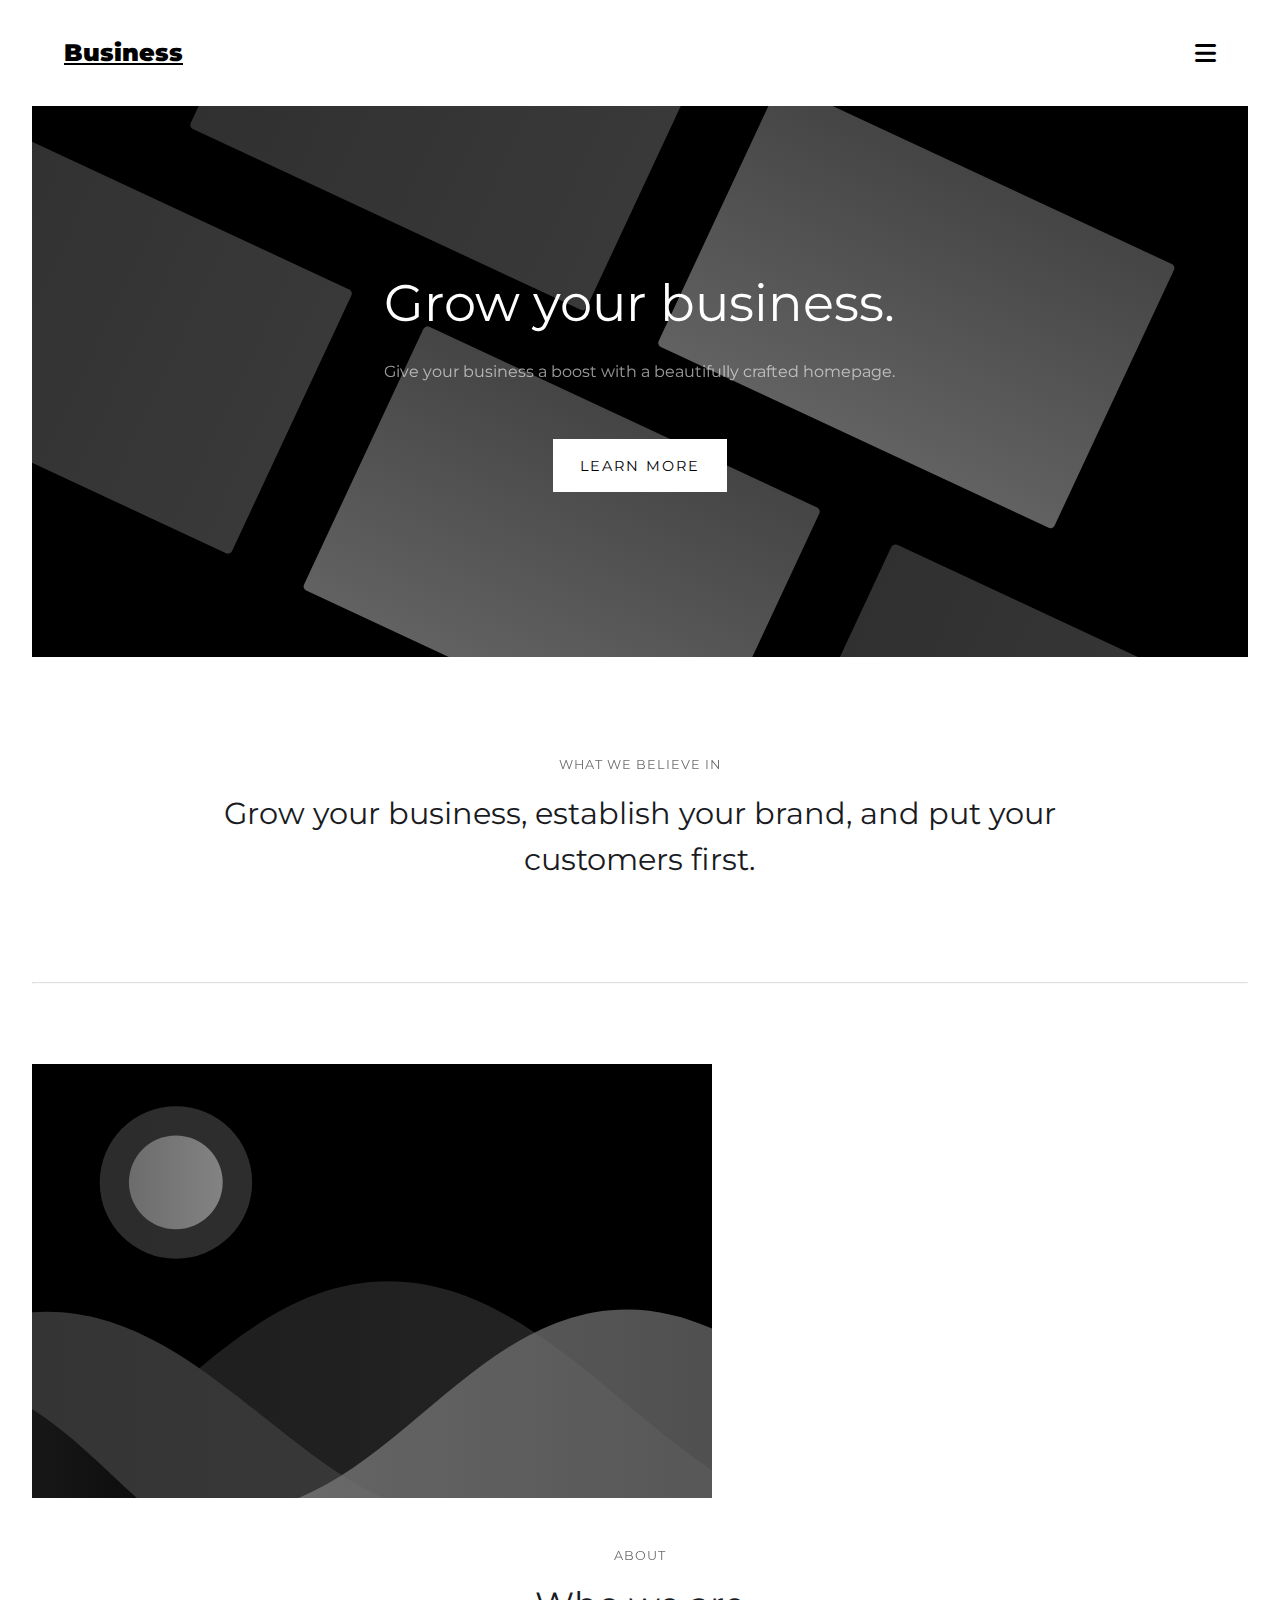
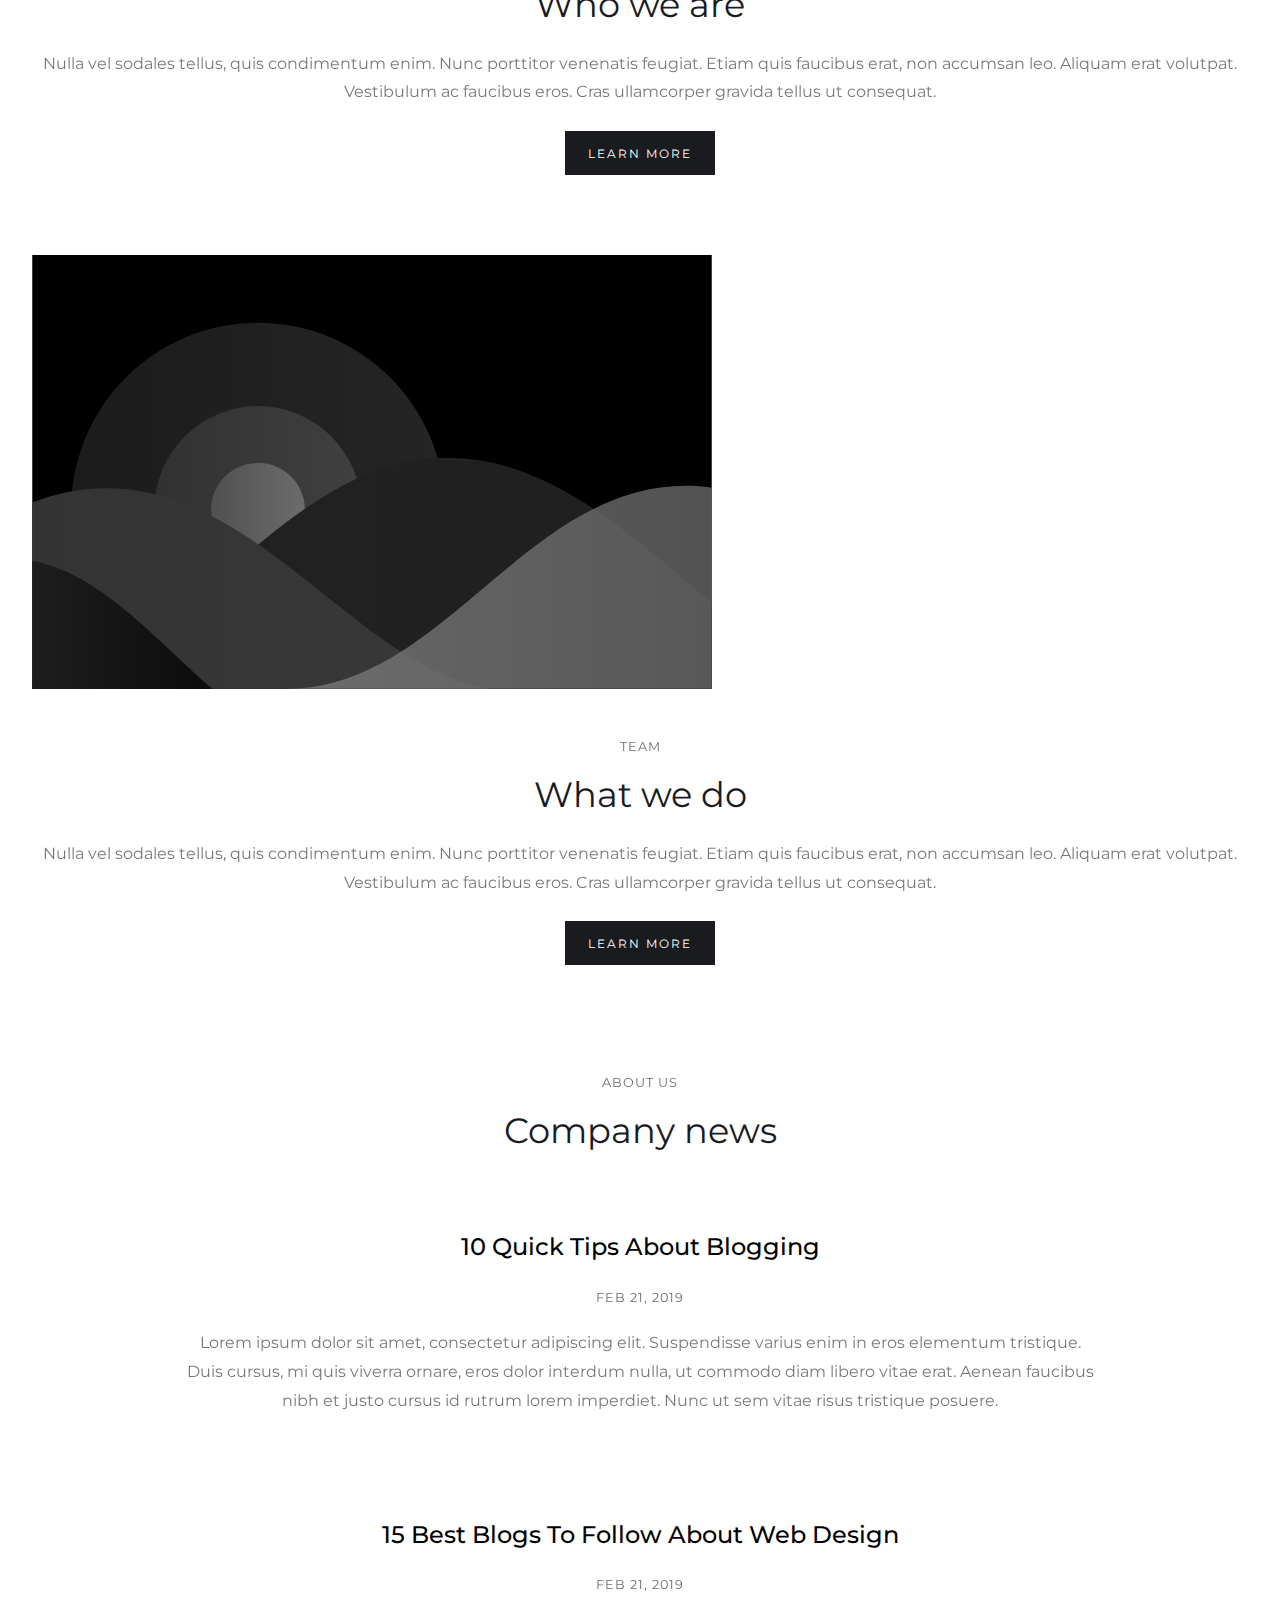
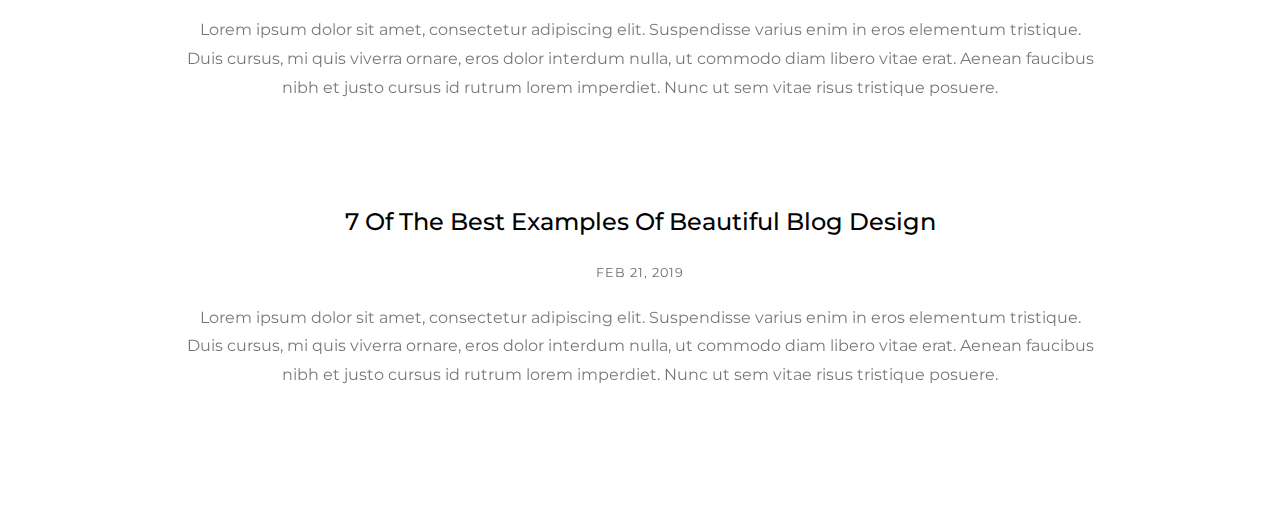
==== src/index.html @ d4cb5e01 "the beginning" ====
<!DOCTYPE html>
<html lang="en">
<head>
    <meta charset="UTF-8">
    <meta http-equiv="X-UA-Compatible" content="IE=edge">
    <meta name="viewport" content="width=device-width, initial-scale=1.0">
    <title>Business Landing Page</title>

    <link rel="stylesheet" href="../css/general.css">
    <link rel="stylesheet" href="../css/styles.css">
    <link rel="stylesheet" href="../css/media-query.css">
    <link rel="stylesheet" href="https://cdnjs.cloudflare.com/ajax/libs/font-awesome/6.1.1/css/all.min.css">
</head>
<body>
    <header>
        <nav>
            <div class="logo">Business</div>
            <!-- <div class="nav-links"></div> -->
            <i class="fa-solid fa-bars"></i>
        </nav>

        <div class="intro-header">
            <div class="intro-content">
                <h1>Grow your business.</h1>
                <p class="clr-light">Give your business a boost with a beautifully crafted homepage.</p>
                <a class="active-btn" href="#">Learn more</a>
            </div>
        </div>
    </header>

    <div class="section">
        <div class="container">
            <div class="ideology-content">
                <div class="label clr-light">What we believe in</div>
                <h2>Grow your business, establish your brand, and put your customers first.</h2>
            </div>
            <hr>

            <div class="sub-section">
                <div class="text-sub-section_wrap">
                    <div class="label clr-light">About</div>
                    <h2>Who we are</h2>
                    <p class="clr-light">
                        Nulla vel sodales tellus, quis condimentum enim. Nunc porttitor venenatis feugiat. Etiam quis faucibus erat, non accumsan leo. Aliquam erat volutpat. Vestibulum ac faucibus eros. Cras ullamcorper gravida tellus ut consequat.
                    </p>
                    <a class="active-btn" href="#">Learn more</a>
                </div>
                <img src="../images/placeholder-1.svg" alt="Placeholder #1">
            </div>

            <div class="sub-section">
                <div class="text-sub-section_wrap">
                    <div class="label clr-light">Team</div>
                    <h2>What we do</h2>
                    <p class="clr-light">
                        Nulla vel sodales tellus, quis condimentum enim. Nunc porttitor venenatis feugiat. Etiam quis faucibus erat, non accumsan leo. Aliquam erat volutpat. Vestibulum ac faucibus eros. Cras ullamcorper gravida tellus ut consequat.
                    </p>
                    <a class="active-btn" href="#">Learn more</a>
                </div>
                <img src="../images/placeholder-2.svg" alt="Placeholder #2">
            </div>
        </div>
    </div>

    <div class="section">
        <div class="container">
            <div class="label clr-light">About us</div>
            <h2>Company news</h2>

            <div class="sub-section">
                <div class="sub-section_col">
                    <h3>10 quick tips about blogging</h3>
                    <div class="label clr-light">Feb 21, 2019</div>
                    <p class="clr-light">
                        Lorem ipsum dolor sit amet, consectetur adipiscing elit. Suspendisse varius enim in eros elementum tristique. Duis cursus, mi quis viverra ornare, eros dolor interdum nulla, ut commodo diam libero vitae erat. Aenean faucibus nibh et justo cursus id rutrum lorem imperdiet. Nunc ut sem vitae risus tristique posuere.
                    </p>
                </div>
            </div>
            <div class="sub-section">
                <div class="sub-section_col">
                    <h3>15 best blogs to follow about Web Design</h3>
                    <div class="label clr-light">Feb 21, 2019</div>
                    <p class="clr-light">
                        Lorem ipsum dolor sit amet, consectetur adipiscing elit. Suspendisse varius enim in eros elementum tristique. Duis cursus, mi quis viverra ornare, eros dolor interdum nulla, ut commodo diam libero vitae erat. Aenean faucibus nibh et justo cursus id rutrum lorem imperdiet. Nunc ut sem vitae risus tristique posuere.
                    </p>
                </div>
            </div>
            <div class="sub-section">
                <div class="sub-section_col">
                    <h3>7 of the best examples of beautiful blog design</h3>
                    <div class="label clr-light">Feb 21, 2019</div>
                    <p class="clr-light">
                        Lorem ipsum dolor sit amet, consectetur adipiscing elit. Suspendisse varius enim in eros elementum tristique. Duis cursus, mi quis viverra ornare, eros dolor interdum nulla, ut commodo diam libero vitae erat. Aenean faucibus nibh et justo cursus id rutrum lorem imperdiet. Nunc ut sem vitae risus tristique posuere.
                    </p>
                </div>
            </div>
        </div>
    </div>
</body>
</html>
---- css/general.css ----
/* ***General & Common Styles*** */
/* Fonts: Montserrat ( 400, 500 ) */

@font-face {
    font-family: primaryFont;
    src: url(../fonts/Montserrat_wght.ttf)
}


* {
    margin: 0; padding: 0; box-sizing: border-box;
}
body {
    font-family: primaryFont, Arial, Helvetica, sans-serif;
}
a {
    text-decoration: none;
}
hr {
    opacity: 0.3;
}
---- css/styles.css ----
/* ***Styles main file*** *Mobile-first structure* */
:root {
    --clr-primary: #1a1b1f;
}
/* ----------------------- */


.clr-light {
    opacity: 0.6;
}
h2, p {
    color: var(--clr-primary);
}
h2 {
    font-size: 2.2rem;
    font-weight: 400;
}
h3 {
    text-transform: capitalize;
    font-size: 1.5rem;
    font-weight: 500;
    margin-bottom: 1.2em;
}
p {
    margin: 1.5em 0;
    font-size: 1rem;
    line-height: 1.8em;
}
.active-btn {
    text-transform: uppercase;
    padding: 1.2em 1.9em;
    font-size: 0.75rem;
    letter-spacing: 2px;
    display: inline-block;
    cursor: pointer;
    color: #fff;
    background-color: #1a1b1f;
}
.container {
    width: 95%;
    margin-inline: auto;
    text-align: center;
}
.label {
    text-transform: uppercase;
    margin-bottom: 1.5em;
    letter-spacing: 1px;
    font-size: 0.8em;
}
.section {
    margin-bottom: 110px;
}
.sub-section {
    /* margin: 50px auto 50px; */
    margin: 80px 0;
    display: flex;
    flex-wrap: wrap-reverse;
    justify-content: space-between;
}
.sub-section_col {
    width: 75%;
    margin-inline: auto;
}
.sub-section img {
    width: 100%;
    max-width: 680px;
    flex-basis: 70%;
}
.sub-section .text-sub-section_wrap {
    margin-top: 50px;
}


/* *** Header *** */
header nav {
    padding: 3% 5%;
    width: 100%;
    position: relative;
    display: flex;
    justify-content: space-between;
    align-items: center;
}
header nav .logo {
    font-size: 1.5rem;
    text-decoration: underline;
    font-weight: 900;
}
header nav .fa-solid {
    font-size: 1.5rem;
}
.intro-header {
    width: 95%;
    margin-inline: auto;
    padding: 165px 0;
    background-image: url(../images/bg-1.svg);
    background-size: cover;
    background-position: center;
}
.intro-content {
    width: 80%;
    margin-inline: auto;
    text-align: center;
}
.intro-content h1, .intro-content p {
    color: #fff;
}
.intro-content h1 {
    font-size: 3.2rem;
    font-weight: 400;
    margin-bottom: 0.4em;
}
.intro-content .active-btn {
    margin-top: 2em;
    font-size: 0.9rem;
    color: #000;
    background-color: #fff;
}
.ideology-content {
    width: 81%;
    margin: 100px auto 100px;
    text-align: center;
}
.ideology-content h2 {
    font-size: 1.9rem;
    line-height: 1.5em;
}
---- css/media-query.css ----
/* 
    *** Enter already the finished code here ***
*/
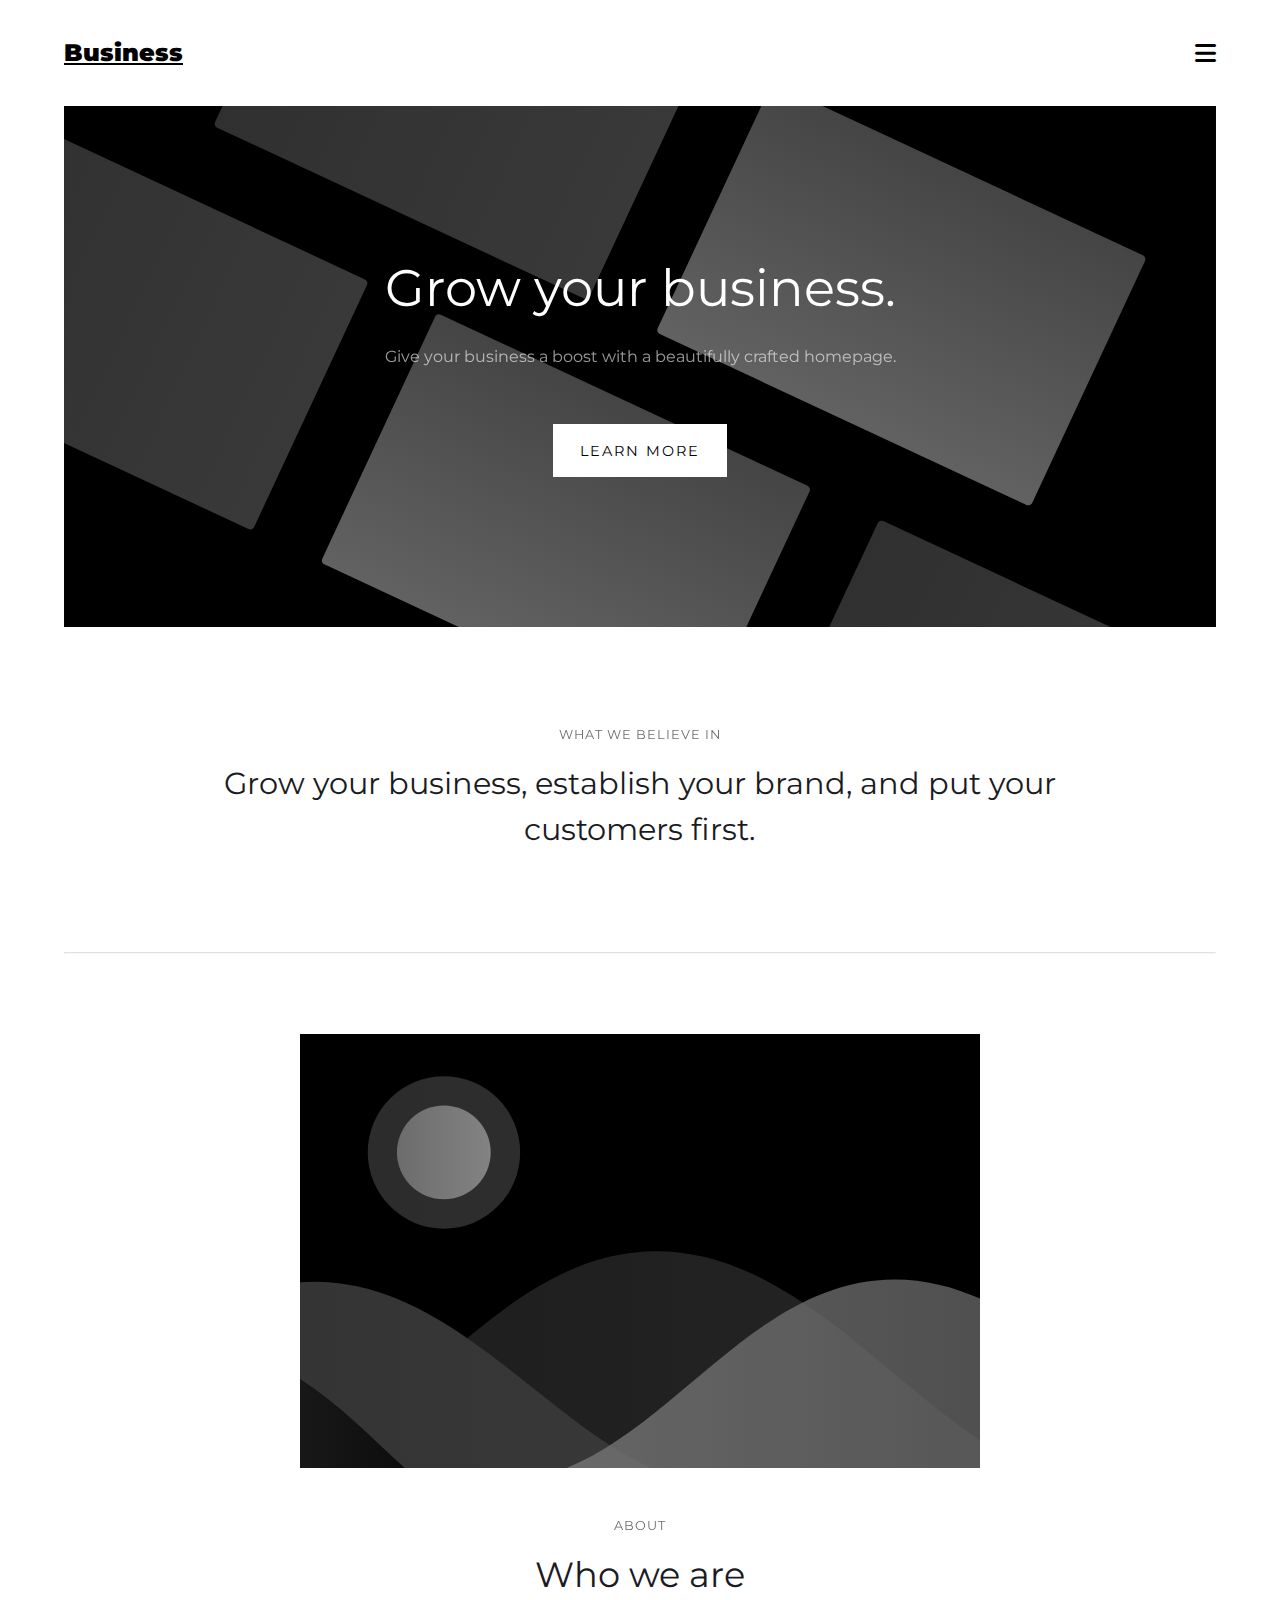
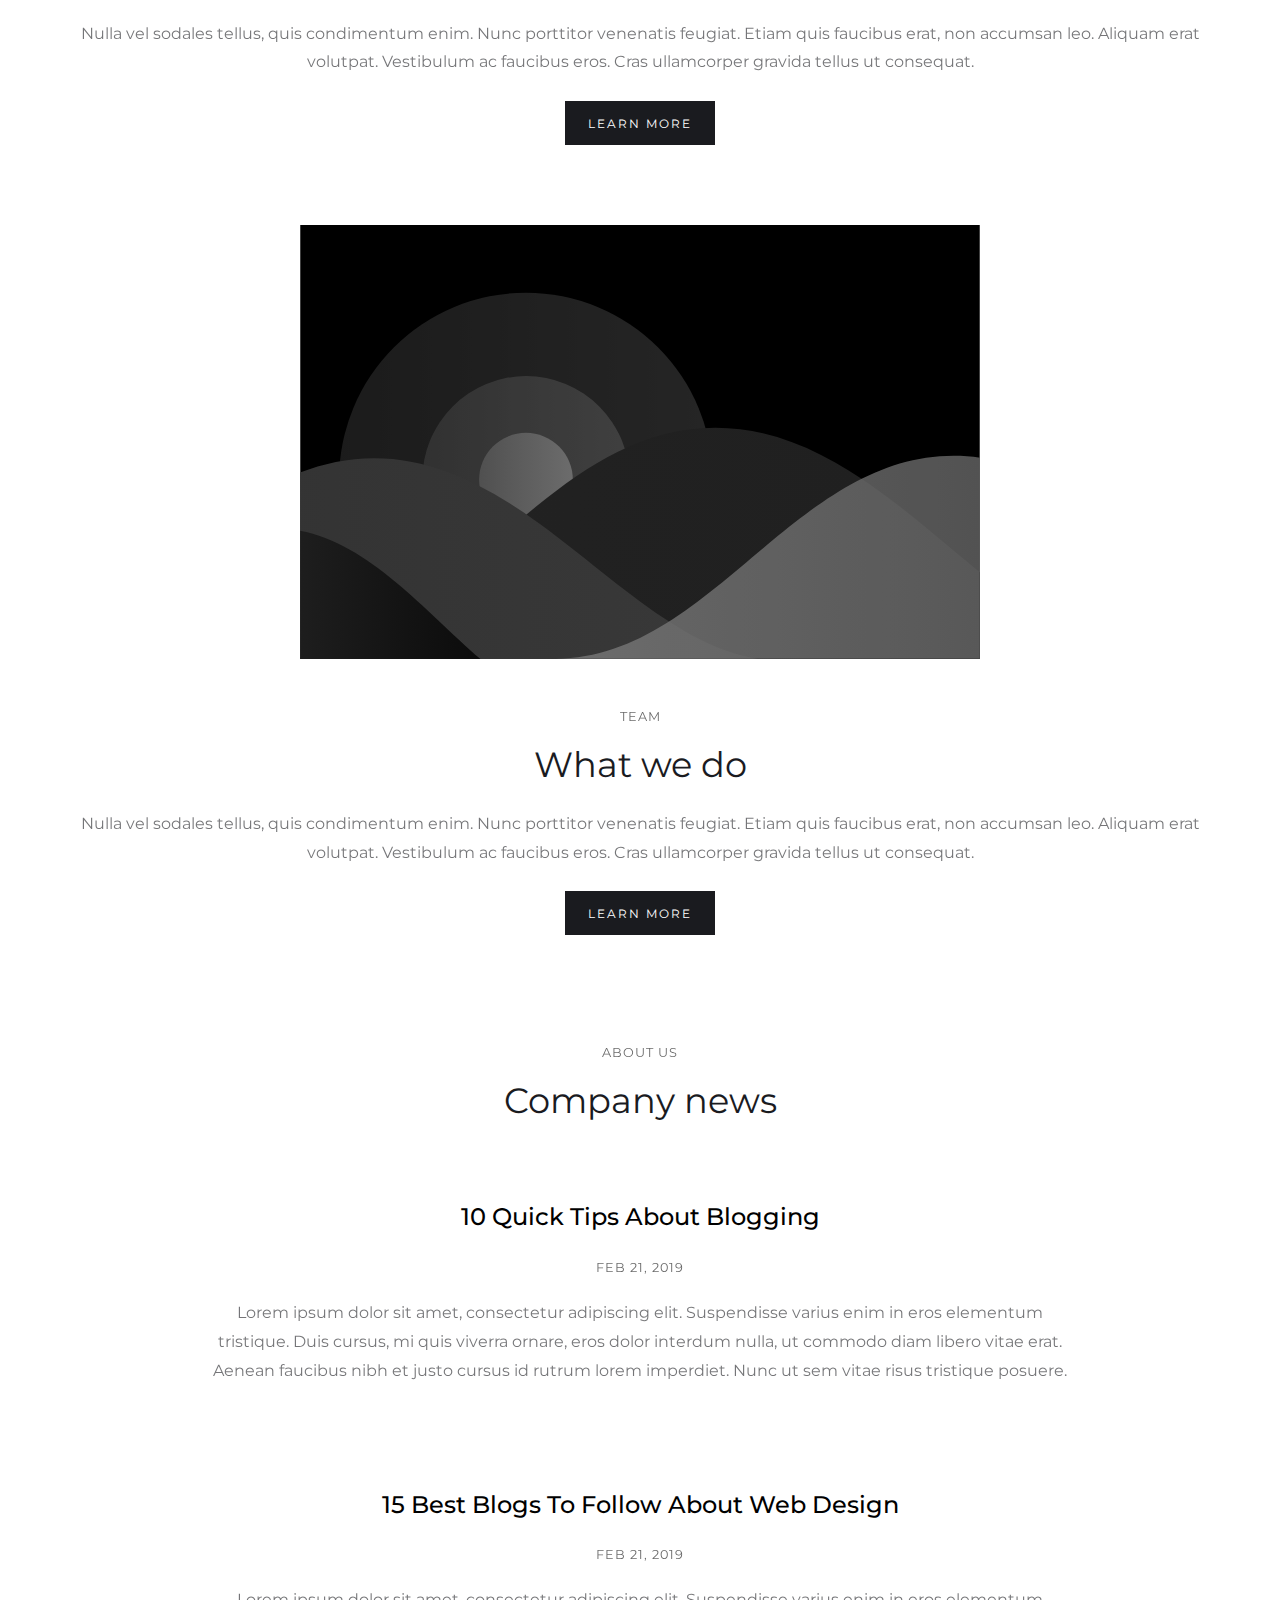
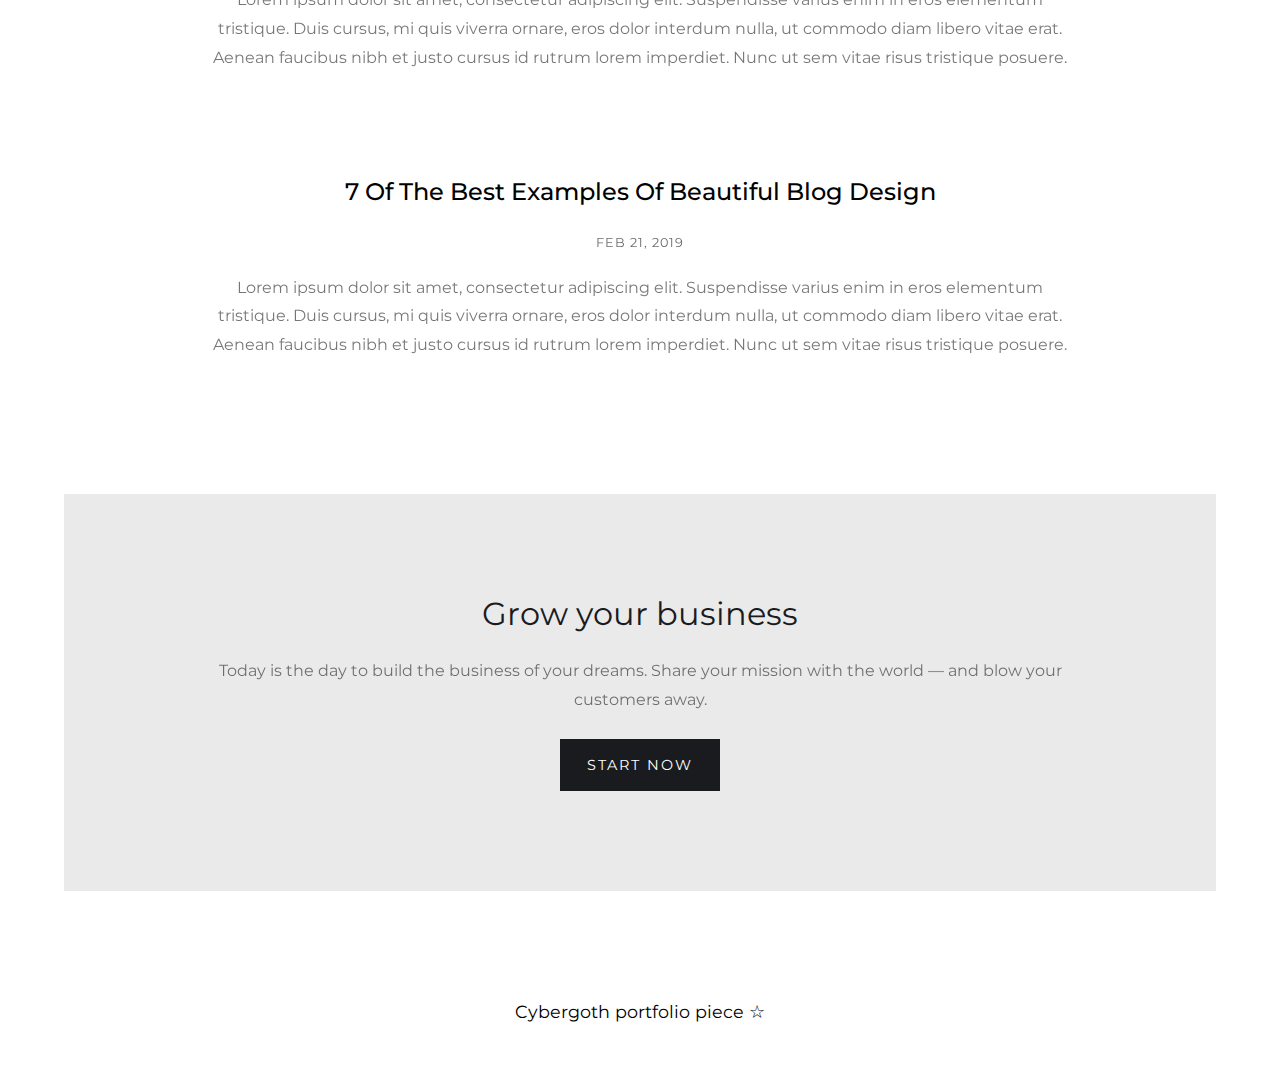
==== commit e4c31918: "home page mb-f & project structure finished" ====
--- a/src/index.html
+++ b/src/index.html
@@ -96,5 +96,15 @@
             </div>
         </div>
     </div>
+
+    <div class="section section-bottom">
+        <div class="bottom-content">
+            <h2>Grow your business</h2>
+            <p class="clr-light">Today is the day to build the business of your dreams. Share your mission with the world — and blow your customers away.</p>
+            <a class="active-btn" href="#">Start now</a>
+        </div>
+    </div>
+
+    <div class="footer_">Cybergoth portfolio piece &star;</div>
 </body>
 </html>--- a/css/styles.css
+++ b/css/styles.css
@@ -37,7 +37,7 @@
     background-color: #1a1b1f;
 }
 .container {
-    width: 95%;
+    width: 90%;
     margin-inline: auto;
     text-align: center;
 }
@@ -63,11 +63,36 @@
 }
 .sub-section img {
     width: 100%;
+    margin-inline: auto;
     max-width: 680px;
     flex-basis: 70%;
 }
 .sub-section .text-sub-section_wrap {
     margin-top: 50px;
+}
+.section-bottom {
+    width: 90%;
+    padding: 100px 0;
+    margin-inline: auto;
+    text-align: center;
+    background-color: rgb(235, 234, 234);
+}
+.bottom-content {
+    width: 80%;
+    margin-inline: auto;
+}
+.bottom-content h2 {
+    font-size: 2rem;
+}
+.bottom-content .active-btn {
+    font-size: 0.9rem;
+}
+.footer_ {
+    width: 90%;
+    margin-inline: auto;
+    text-align: center;
+    margin-bottom: 50px;
+    font-size: 1.1rem;
 }
 
 
@@ -89,9 +114,9 @@
     font-size: 1.5rem;
 }
 .intro-header {
-    width: 95%;
+    width: 90%;
     margin-inline: auto;
-    padding: 165px 0;
+    padding: 150px 0;
     background-image: url(../images/bg-1.svg);
     background-size: cover;
     background-position: center;
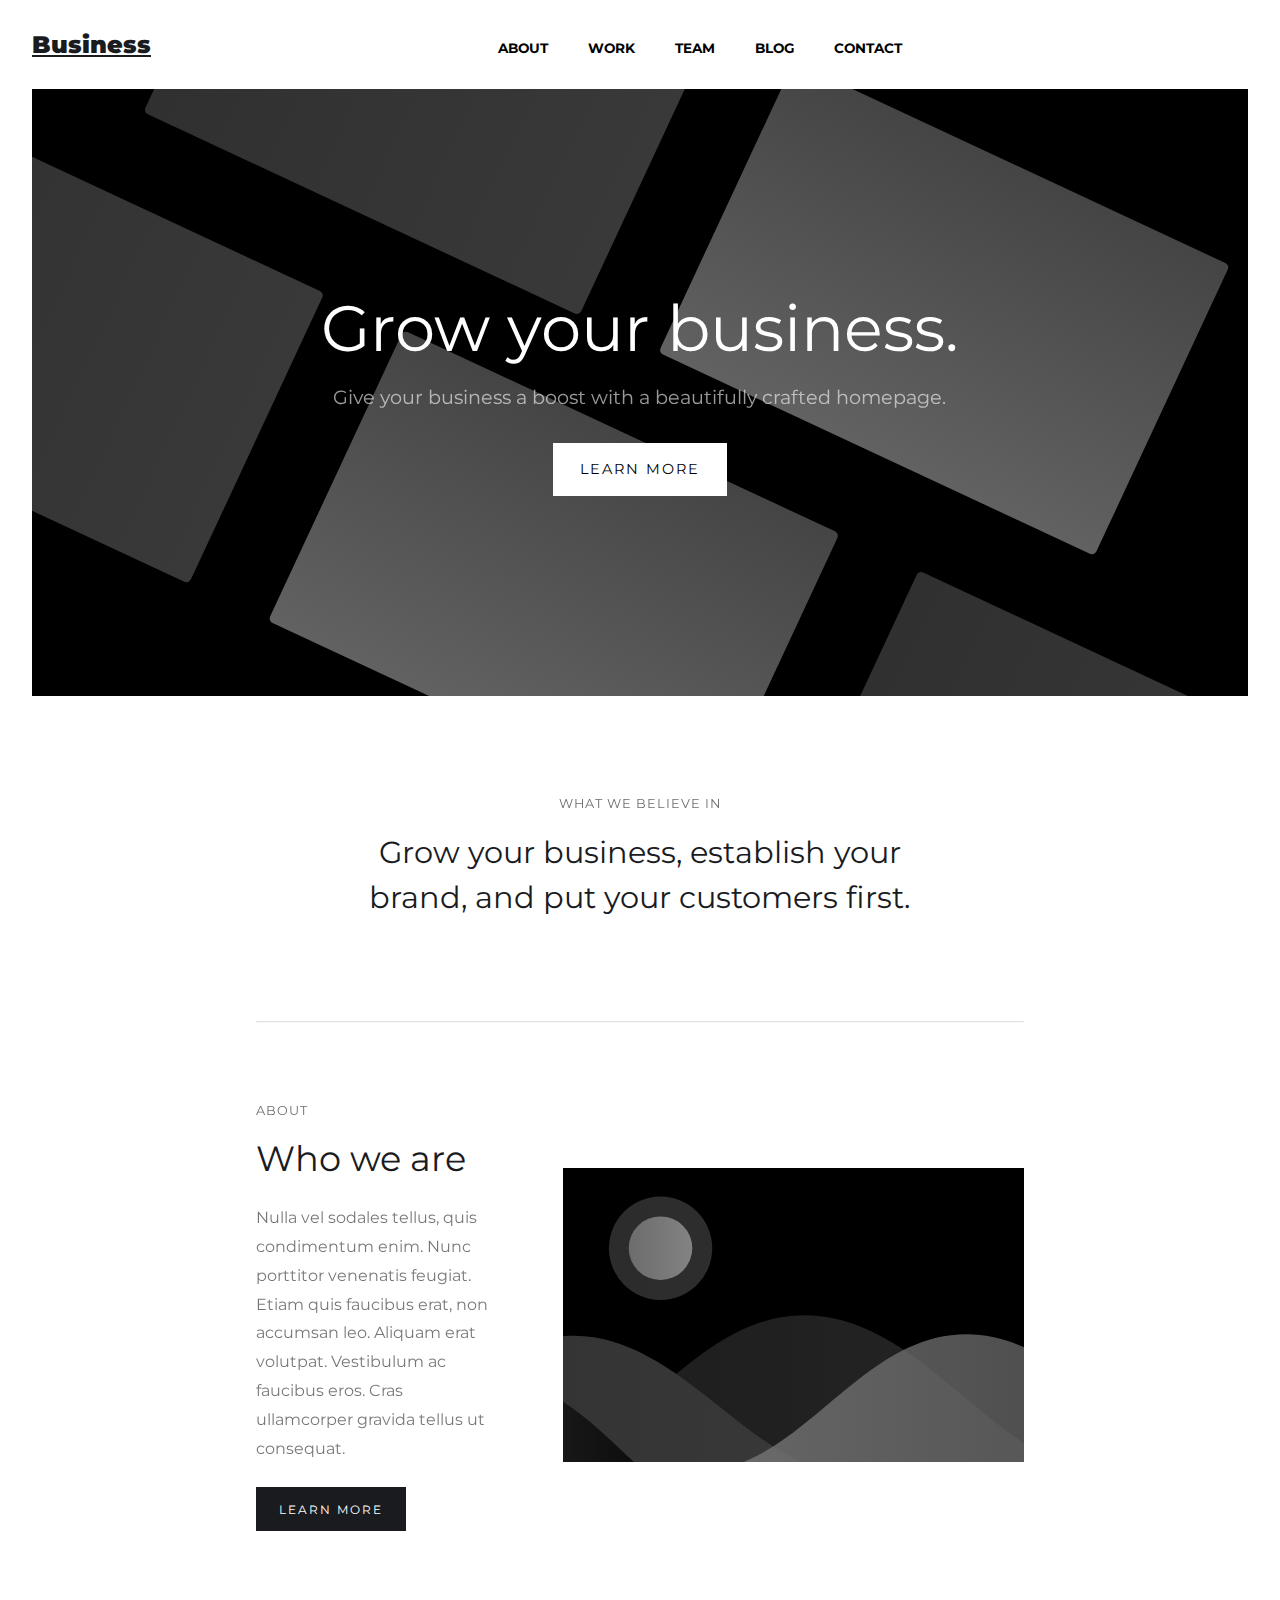
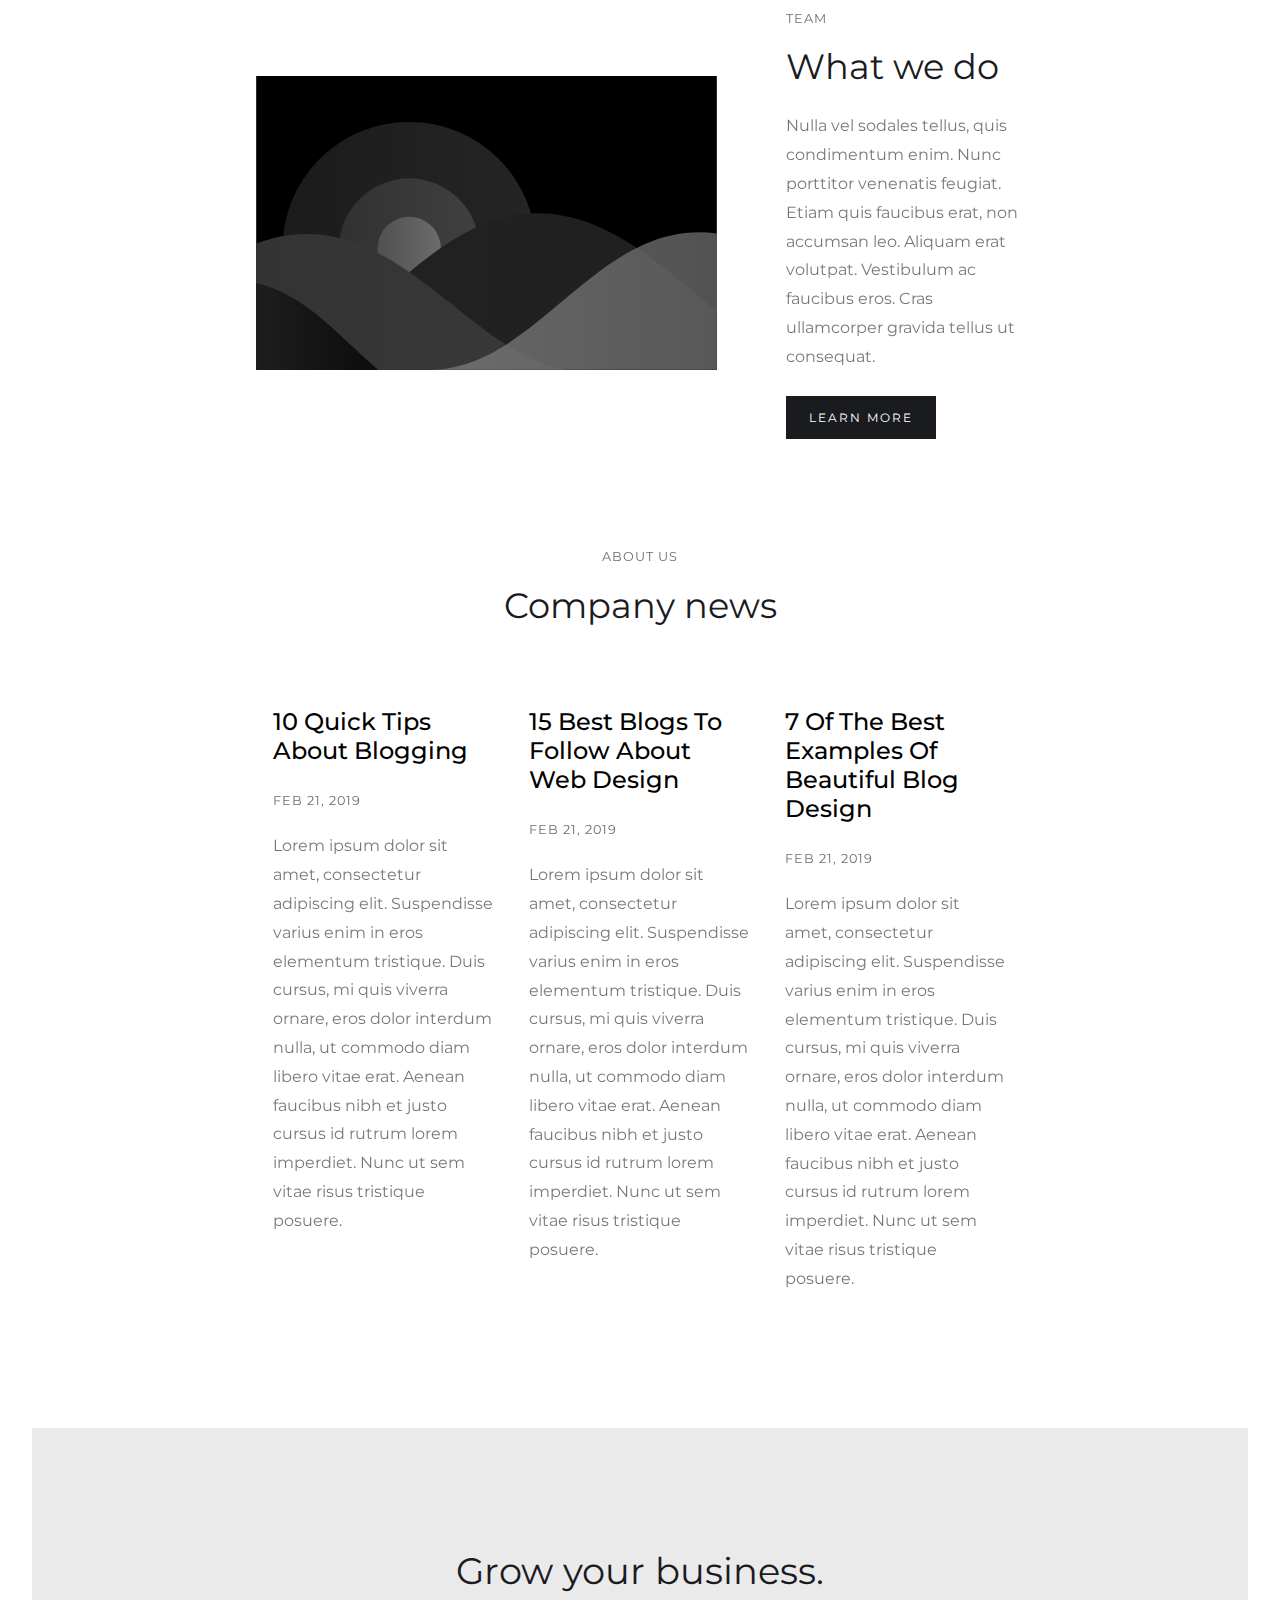
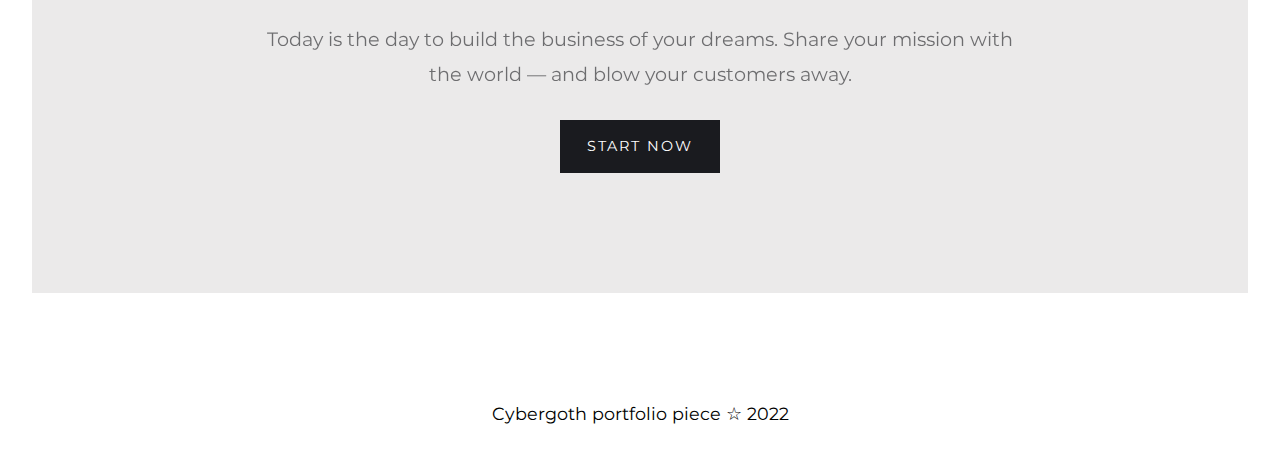
==== commit 4f794e0f: "responsive navbar + menuToggler.js" ====
--- a/src/index.html
+++ b/src/index.html
@@ -13,11 +13,21 @@
 </head>
 <body>
     <header>
-        <nav>
-            <div class="logo">Business</div>
-            <!-- <div class="nav-links"></div> -->
-            <i class="fa-solid fa-bars"></i>
-        </nav>
+        <div class="container c-wide">
+            <nav>
+                <div class="logo"><a href="">Business</a></div>
+                <div class="nav-links" id="navLinks">
+                    <ul>
+                        <li><a href="#">About</a></li>
+                        <li><a href="#">Work</a></li>
+                        <li><a href="#">Team</a></li>
+                        <li><a href="#">Blog</a></li>
+                        <li><a href="#">Contact</a></li>
+                    </ul>
+                </div>
+                <i class="fa-solid fa-bars" onclick="menuToggle()"></i>
+            </nav>
+        </div>
 
         <div class="intro-header">
             <div class="intro-content">
@@ -36,7 +46,7 @@
             </div>
             <hr>
 
-            <div class="sub-section">
+            <div class="sub-section wrap-reverse align-center">
                 <div class="text-sub-section_wrap">
                     <div class="label clr-light">About</div>
                     <h2>Who we are</h2>
@@ -45,10 +55,12 @@
                     </p>
                     <a class="active-btn" href="#">Learn more</a>
                 </div>
-                <img src="../images/placeholder-1.svg" alt="Placeholder #1">
+                <div class="img-sub-section_wrap">
+                    <img src="../images/placeholder-1.svg" alt="Placeholder #1">
+                </div>
             </div>
 
-            <div class="sub-section">
+            <div class="sub-section wrap-reverse align-center direction-reverse">
                 <div class="text-sub-section_wrap">
                     <div class="label clr-light">Team</div>
                     <h2>What we do</h2>
@@ -57,7 +69,9 @@
                     </p>
                     <a class="active-btn" href="#">Learn more</a>
                 </div>
-                <img src="../images/placeholder-2.svg" alt="Placeholder #2">
+                <div class="img-sub-section_wrap">
+                    <img src="../images/placeholder-2.svg" alt="Placeholder #2">
+                </div>
             </div>
         </div>
     </div>
@@ -75,8 +89,6 @@
                         Lorem ipsum dolor sit amet, consectetur adipiscing elit. Suspendisse varius enim in eros elementum tristique. Duis cursus, mi quis viverra ornare, eros dolor interdum nulla, ut commodo diam libero vitae erat. Aenean faucibus nibh et justo cursus id rutrum lorem imperdiet. Nunc ut sem vitae risus tristique posuere.
                     </p>
                 </div>
-            </div>
-            <div class="sub-section">
                 <div class="sub-section_col">
                     <h3>15 best blogs to follow about Web Design</h3>
                     <div class="label clr-light">Feb 21, 2019</div>
@@ -84,8 +96,6 @@
                         Lorem ipsum dolor sit amet, consectetur adipiscing elit. Suspendisse varius enim in eros elementum tristique. Duis cursus, mi quis viverra ornare, eros dolor interdum nulla, ut commodo diam libero vitae erat. Aenean faucibus nibh et justo cursus id rutrum lorem imperdiet. Nunc ut sem vitae risus tristique posuere.
                     </p>
                 </div>
-            </div>
-            <div class="sub-section">
                 <div class="sub-section_col">
                     <h3>7 of the best examples of beautiful blog design</h3>
                     <div class="label clr-light">Feb 21, 2019</div>
@@ -98,13 +108,17 @@
     </div>
 
     <div class="section section-bottom">
-        <div class="bottom-content">
-            <h2>Grow your business</h2>
-            <p class="clr-light">Today is the day to build the business of your dreams. Share your mission with the world — and blow your customers away.</p>
-            <a class="active-btn" href="#">Start now</a>
+        <div class="container c-wide">
+            <div class="bottom-content">
+                <h2>Grow your business.</h2>
+                <p class="clr-light">Today is the day to build the business of your dreams. Share your mission with the world — and blow your customers away.</p>
+                <a class="active-btn" href="#">Start now</a>
+            </div>
         </div>
     </div>
 
-    <div class="footer_">Cybergoth portfolio piece &star;</div>
+    <div class="footer_">Cybergoth portfolio piece &star; 2022</div>
+
+    <script src="../scripts/menuToggler.js"></script>
 </body>
 </html>--- a/css/general.css
+++ b/css/general.css
@@ -1,11 +1,14 @@
 /* ***General & Common Styles*** */
 /* Fonts: Montserrat ( 400, 500 ) */
+
+:root {
+    --clr-primary: #1a1b1f;
+}
 
 @font-face {
     font-family: primaryFont;
     src: url(../fonts/Montserrat_wght.ttf)
 }
-
 
 * {
     margin: 0; padding: 0; box-sizing: border-box;
@@ -15,6 +18,10 @@
 }
 a {
     text-decoration: none;
+    color: var(--clr-primary);
+}
+ul {
+    list-style-type: none;
 }
 hr {
     opacity: 0.3;
--- a/css/styles.css
+++ b/css/styles.css
@@ -54,26 +54,35 @@
     /* margin: 50px auto 50px; */
     margin: 80px 0;
     display: flex;
+    flex-wrap: wrap;
+    justify-content: space-between;
+}
+.align-center {
+    align-items: center;
+}
+.wrap-reverse {
     flex-wrap: wrap-reverse;
-    justify-content: space-between;
+}
+.direction-reverse {
+    flex-direction: row-reverse;
 }
 .sub-section_col {
     width: 75%;
     margin-inline: auto;
+    margin-bottom: 30px;
+}
+.sub-section_col:last-child {
+    margin-bottom: 0;
 }
 .sub-section img {
-    width: 100%;
+    max-width: 100%;
     margin-inline: auto;
-    max-width: 680px;
-    flex-basis: 70%;
 }
 .sub-section .text-sub-section_wrap {
     margin-top: 50px;
 }
-.section-bottom {
-    width: 90%;
+.section-bottom .container {
     padding: 100px 0;
-    margin-inline: auto;
     text-align: center;
     background-color: rgb(235, 234, 234);
 }
@@ -97,21 +106,43 @@
 
 
 /* *** Header *** */
+header {
+    position: relative;
+}
 header nav {
-    padding: 3% 5%;
+    padding: 20px 0;
     width: 100%;
     position: relative;
+    font-size: 1.5rem;
+    color: var(--clr-primary);
     display: flex;
     justify-content: space-between;
     align-items: center;
 }
-header nav .logo {
-    font-size: 1.5rem;
+header nav .logo a {
     text-decoration: underline;
     font-weight: 900;
 }
-header nav .fa-solid {
-    font-size: 1.5rem;
+.nav-links {
+    position: absolute; top: 70px; left: 50%;
+    transform: translate(-50%, -350px);
+    opacity: 0;
+    width: 100%;
+    background-color: var(--clr-primary);
+    z-index: 100;
+    transition: transform 0.5s, opacity 0.4s;
+}
+.nav-links ul {
+    padding: 15px 0;
+}
+.nav-links ul li {
+    padding: 12px 0;
+}
+.nav-links ul li a {
+    text-transform: uppercase;
+    font-size: 0.85rem;
+    font-weight: 700;
+    color: #dedede;
 }
 .intro-header {
     width: 90%;
--- a/css/media-query.css
+++ b/css/media-query.css
@@ -1,3 +1,76 @@
 /* 
     *** Enter already the finished code here ***
-*/+*/
+
+@media (min-width: 991px) {
+    header nav {
+        padding: 30px 0;
+    }
+    nav .fa-solid {
+        display: none;
+    }
+    .nav-links {
+        position: static; top: 0; left: 0;
+        transform: none;
+        opacity: 1;
+        background-color: transparent;
+        transition: none;
+    }
+    .nav-links ul {
+        padding: 0;
+        display: flex;
+        justify-content: center;
+    }
+    .nav-links ul li {
+        padding: 0;
+        margin: 0 20px;
+    }
+    .nav-links ul li a {
+        color: #000;
+    }
+    .intro-header {
+        width: 95%;
+        padding: 200px 0;
+    }
+    .container {
+        width: 60%;
+    }
+    .c-wide {
+        width: 95%;
+    }
+    .sub-section {
+        flex-wrap: nowrap;
+    }
+    .sub-section .text-sub-section_wrap {
+        flex-basis: 31%;
+        margin-top: 0;
+        text-align: left;
+    }
+    .sub-section .img-sub-section_wrap {
+        flex-basis: 60%;
+    }
+    .sub-section_col {
+        flex-basis: 29%;
+        text-align: left;
+    }
+    .intro-content h1 {
+        font-size: 4rem;
+        margin-bottom: 0.2em;
+    }
+    .intro-content p {
+        font-size: 1.2rem;
+        margin: 0;
+    }
+    .section-bottom .container {
+        padding: 120px 0;
+    }
+    .bottom-content {
+        max-width: 750px;
+    }
+    .bottom-content h2 {
+        font-size: 2.3rem;
+    }
+    .bottom-content p {
+        font-size: 1.2rem;
+    }
+}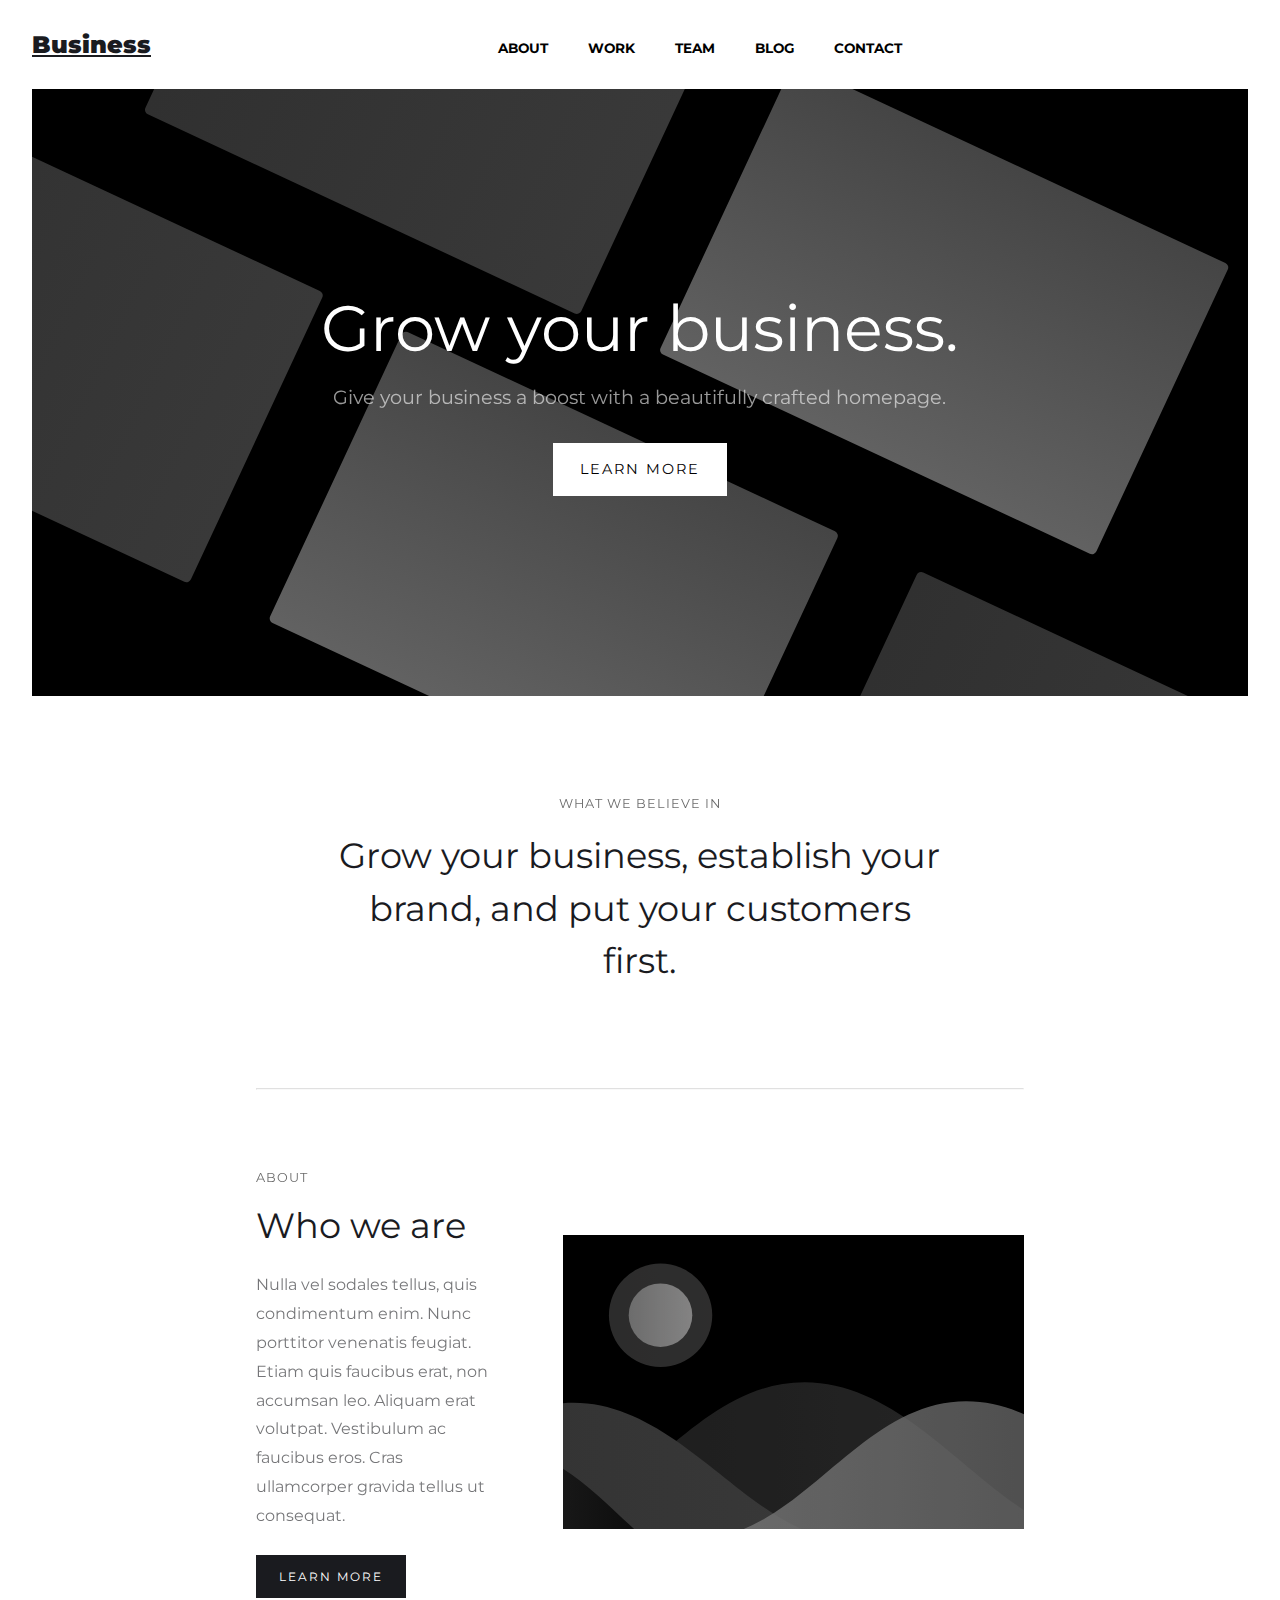
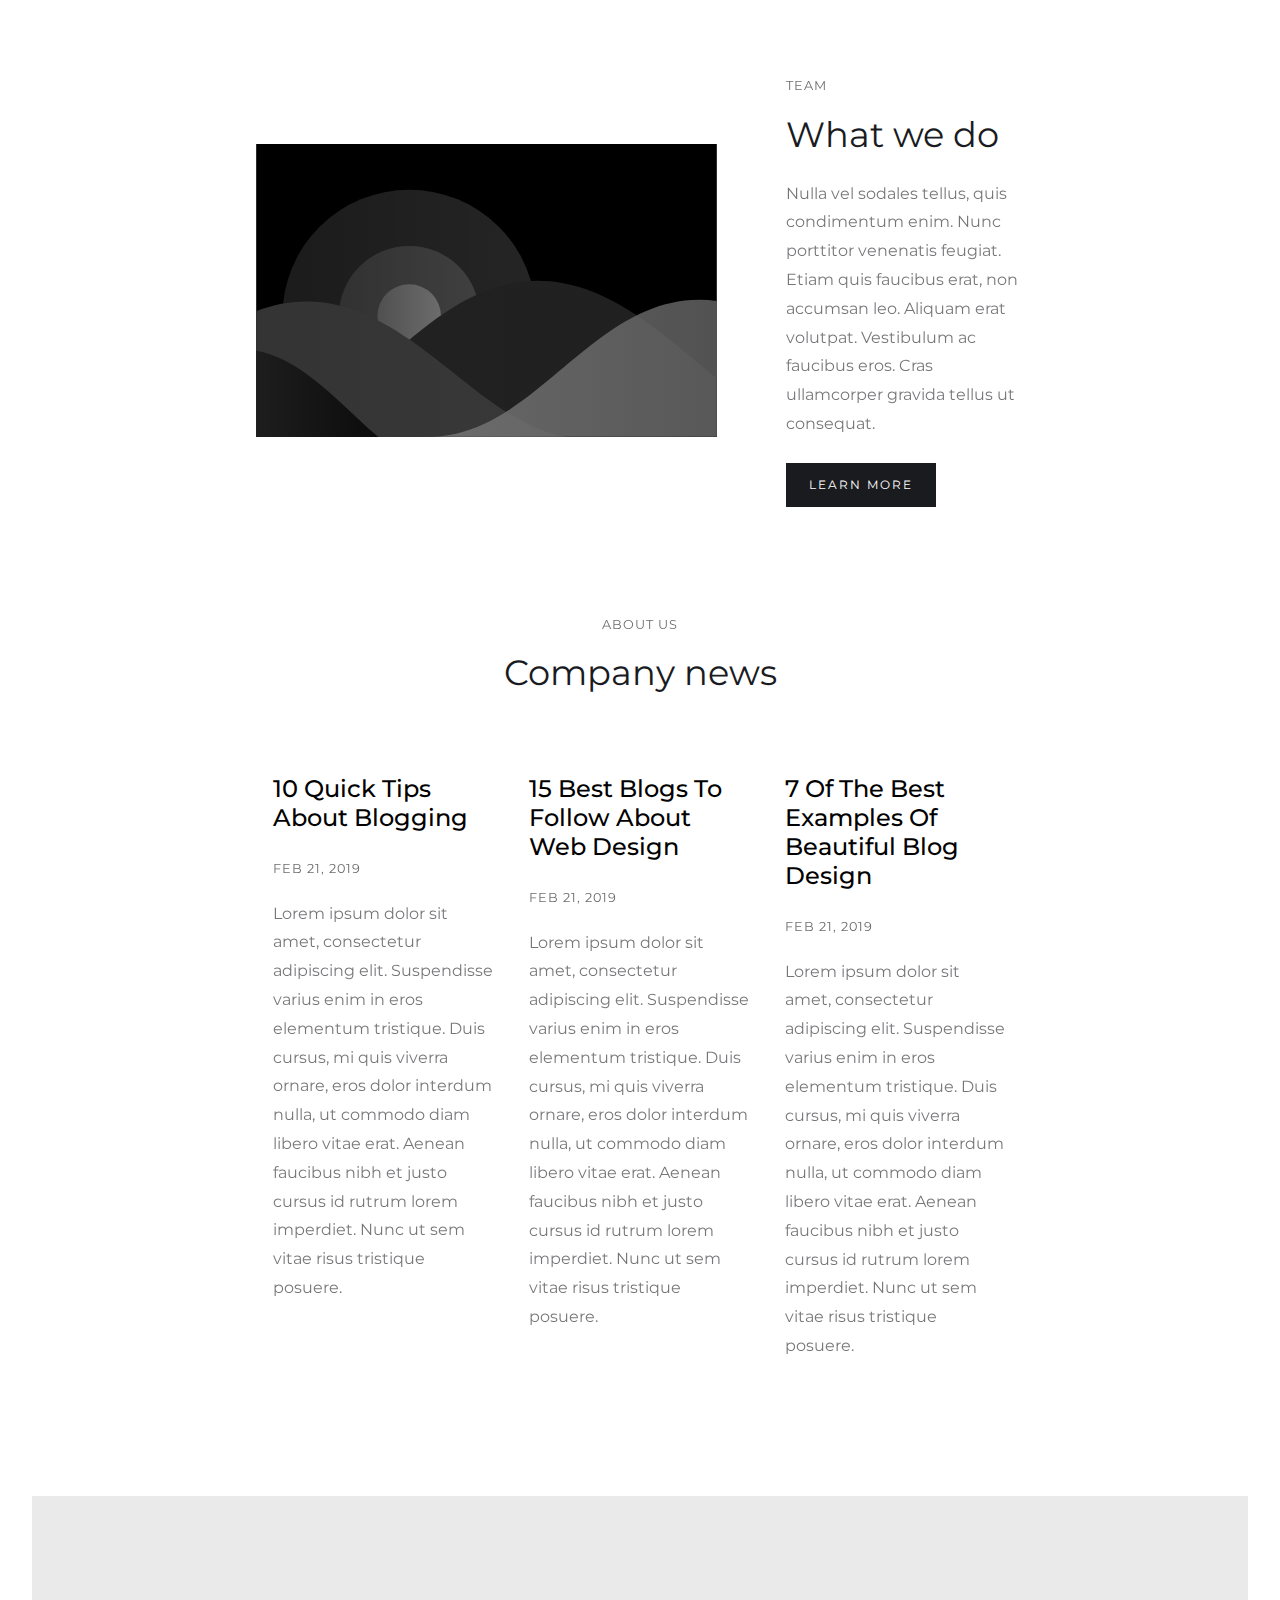
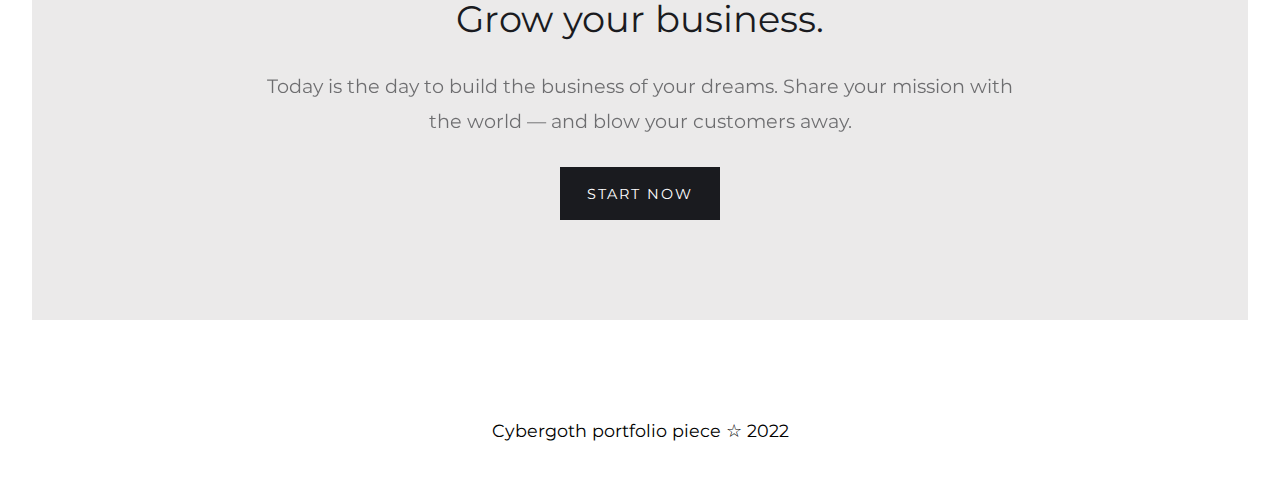
==== commit 0367d016: "about & work pages added, html structure updated" ====
--- a/src/index.html
+++ b/src/index.html
@@ -15,11 +15,11 @@
     <header>
         <div class="container c-wide">
             <nav>
-                <div class="logo"><a href="">Business</a></div>
+                <div class="logo"><a href="index.html">Business</a></div>
                 <div class="nav-links" id="navLinks">
                     <ul>
-                        <li><a href="#">About</a></li>
-                        <li><a href="#">Work</a></li>
+                        <li><a href="about.html">About</a></li>
+                        <li><a href="work.html">Work</a></li>
                         <li><a href="#">Team</a></li>
                         <li><a href="#">Blog</a></li>
                         <li><a href="#">Contact</a></li>
@@ -29,18 +29,20 @@
             </nav>
         </div>
 
-        <div class="intro-header">
-            <div class="intro-content">
-                <h1>Grow your business.</h1>
-                <p class="clr-light">Give your business a boost with a beautifully crafted homepage.</p>
-                <a class="active-btn" href="#">Learn more</a>
+        <div class="banner banner-intro">
+            <div class="container c-wide">
+                <div class="banner-content">
+                    <h1>Grow your business.</h1>
+                    <p class="clr-light">Give your business a boost with a beautifully crafted homepage.</p>
+                    <a class="active-btn" href="#">Learn more</a>
+                </div>
             </div>
         </div>
     </header>
 
     <div class="section">
         <div class="container">
-            <div class="ideology-content">
+            <div class="intro-headline">
                 <div class="label clr-light">What we believe in</div>
                 <h2>Grow your business, establish your brand, and put your customers first.</h2>
             </div>
@@ -83,7 +85,7 @@
 
             <div class="sub-section">
                 <div class="sub-section_col">
-                    <h3>10 quick tips about blogging</h3>
+                    <h3 >10 quick tips about blogging</h3>
                     <div class="label clr-light">Feb 21, 2019</div>
                     <p class="clr-light">
                         Lorem ipsum dolor sit amet, consectetur adipiscing elit. Suspendisse varius enim in eros elementum tristique. Duis cursus, mi quis viverra ornare, eros dolor interdum nulla, ut commodo diam libero vitae erat. Aenean faucibus nibh et justo cursus id rutrum lorem imperdiet. Nunc ut sem vitae risus tristique posuere.
@@ -107,7 +109,7 @@
         </div>
     </div>
 
-    <div class="section section-bottom">
+    <div class="banner banner-bottom">
         <div class="container c-wide">
             <div class="bottom-content">
                 <h2>Grow your business.</h2>
--- a/css/general.css
+++ b/css/general.css
@@ -25,4 +25,5 @@
 }
 hr {
     opacity: 0.3;
+    margin: 70px 0;
 }--- a/css/styles.css
+++ b/css/styles.css
@@ -41,6 +41,9 @@
     margin-inline: auto;
     text-align: center;
 }
+.banner {
+    margin-bottom: 100px;
+}
 .label {
     text-transform: uppercase;
     margin-bottom: 1.5em;
@@ -81,7 +84,7 @@
 .sub-section .text-sub-section_wrap {
     margin-top: 50px;
 }
-.section-bottom .container {
+.banner-bottom .container {
     padding: 100px 0;
     text-align: center;
     background-color: rgb(235, 234, 234);
@@ -144,39 +147,77 @@
     font-weight: 700;
     color: #dedede;
 }
-.intro-header {
-    width: 90%;
-    margin-inline: auto;
+.banner-intro .container {
     padding: 150px 0;
     background-image: url(../images/bg-1.svg);
     background-size: cover;
     background-position: center;
 }
-.intro-content {
+.banner-page .container {
+    padding: 180px 0;
+    background: linear-gradient(to top left, rgb(28, 25, 25), rgb(0, 0, 0));
+}
+.banner-content {
     width: 80%;
     margin-inline: auto;
     text-align: center;
 }
-.intro-content h1, .intro-content p {
+.banner-content h1, .banner-content p {
     color: #fff;
 }
-.intro-content h1 {
+.banner-content h1 {
     font-size: 3.2rem;
     font-weight: 400;
     margin-bottom: 0.4em;
 }
-.intro-content .active-btn {
+.banner-content .active-btn {
     margin-top: 2em;
     font-size: 0.9rem;
     color: #000;
     background-color: #fff;
 }
-.ideology-content {
+.intro-headline {
     width: 81%;
     margin: 100px auto 100px;
     text-align: center;
 }
-.ideology-content h2 {
-    font-size: 1.9rem;
+.intro-headline h2 {
     line-height: 1.5em;
+}
+
+
+/* ****ABOUT.HTML**** */
+
+.about-content {
+    width: 80%;
+    margin-inline: auto;
+}
+.section-services .sub-section .sub-section_col {
+    flex-basis: 40%;
+}
+.service-content img {
+    margin-bottom: 30px;
+    width: 50px;
+    height: 50px;
+}
+.service-content h3 {
+    font-size: 1.3rem;
+}
+
+
+/* ****WORK.HTML**** */
+
+.product-line-content {
+    margin-bottom: 100px;
+}
+.product-line-content img {
+    width: 100%;
+}
+.product-line-content h3 {
+    margin-top: 2em;
+    margin-bottom: 0.5em;
+    font-size: 1.3rem;
+}
+.product-line-content p {
+    margin: 0;
 }--- a/css/media-query.css
+++ b/css/media-query.css
@@ -1,8 +1,10 @@
-/* 
-    *** Enter already the finished code here ***
-*/
+@media (max-width: 767px) {
+    .section-services .sub-section .sub-section_col {
+        flex-basis: 80%;
+    }
+}
 
-@media (min-width: 991px) {
+@media (min-width: 992px) {
     header nav {
         padding: 30px 0;
     }
@@ -28,8 +30,7 @@
     .nav-links ul li a {
         color: #000;
     }
-    .intro-header {
-        width: 95%;
+    .banner-intro .container {
         padding: 200px 0;
     }
     .container {
@@ -53,11 +54,11 @@
         flex-basis: 29%;
         text-align: left;
     }
-    .intro-content h1 {
+    .banner-content h1 {
         font-size: 4rem;
         margin-bottom: 0.2em;
     }
-    .intro-content p {
+    .banner-content p {
         font-size: 1.2rem;
         margin: 0;
     }
@@ -73,4 +74,19 @@
     .bottom-content p {
         font-size: 1.2rem;
     }
+
+    /* ****ABOUT.HTML**** */
+
+    .section-services .sub-section {
+        flex-wrap: wrap;
+    }
+    .section-services .sub-section .sub-section_col {
+        flex-basis: 30%;
+    }
+    .service-content {
+        max-width: 30ch;
+        margin-inline: auto;
+    }
+
+    /* ****WORK.HTML**** */
 }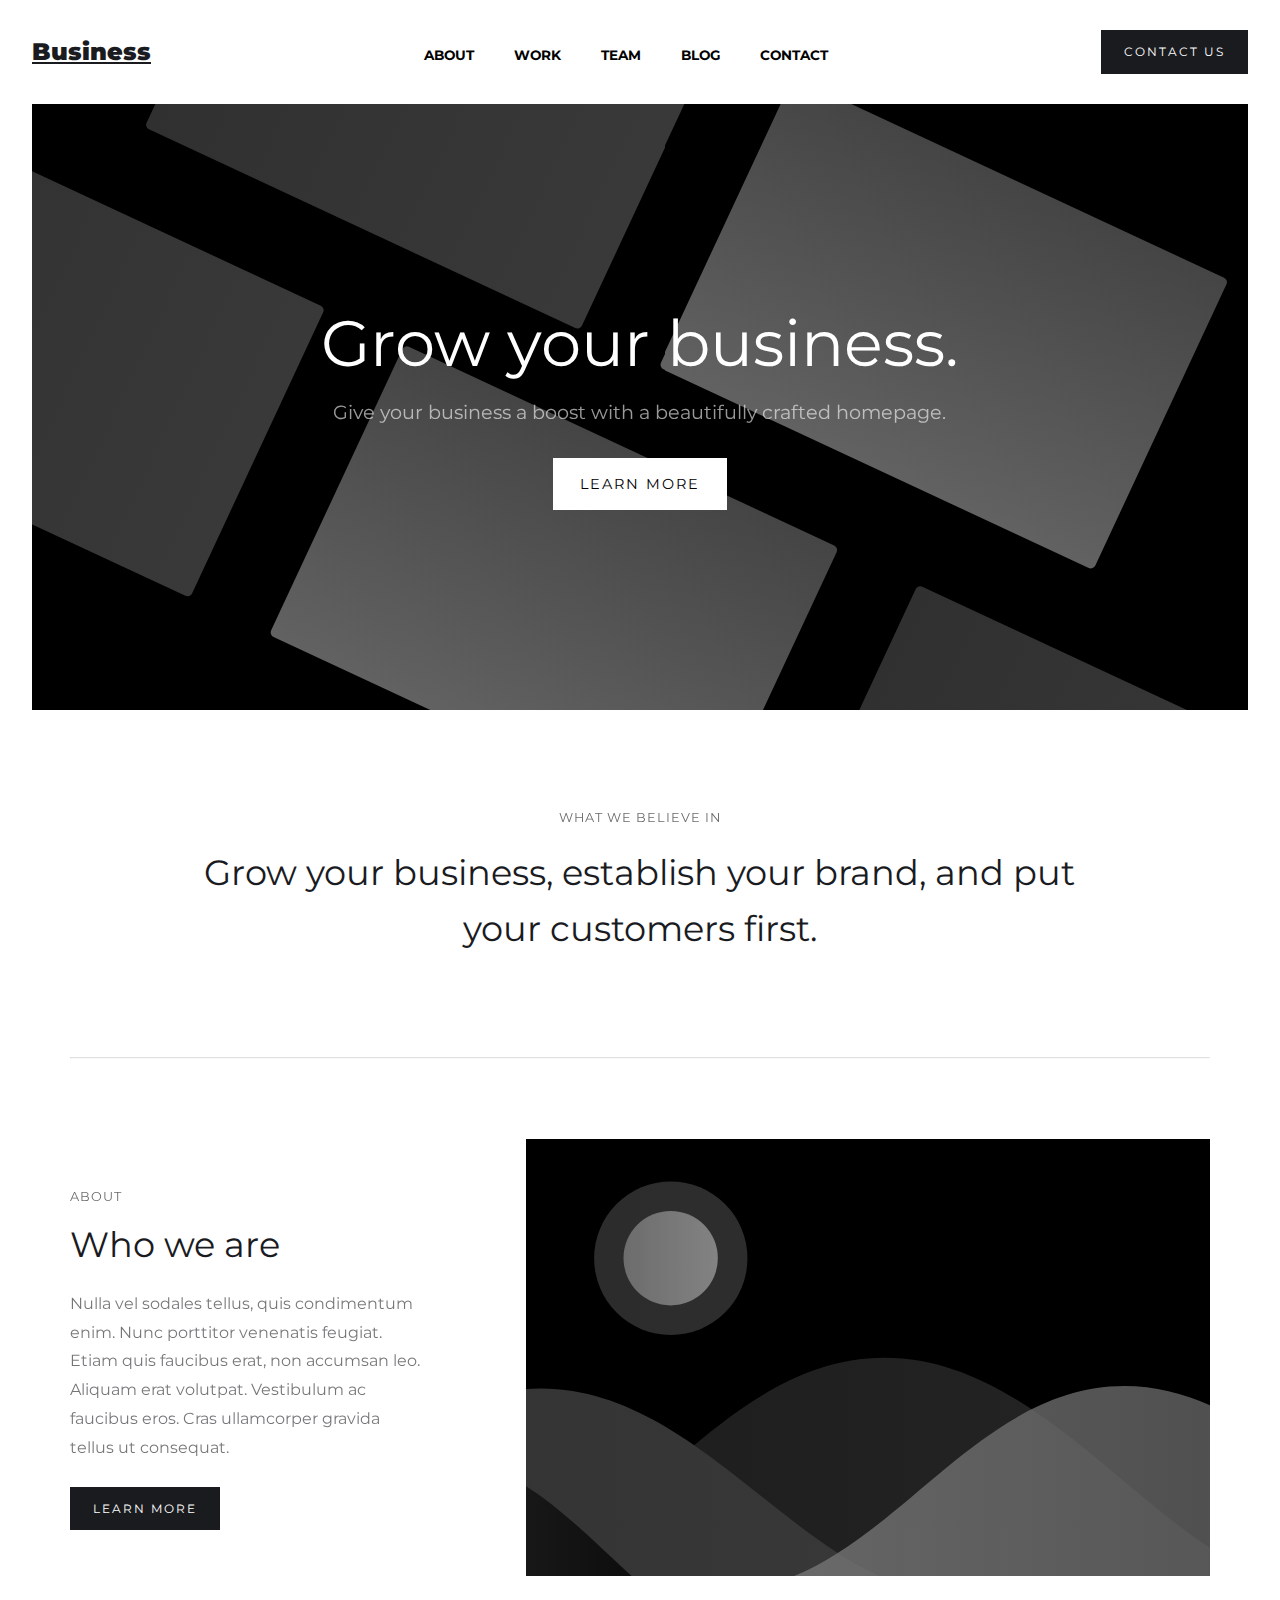
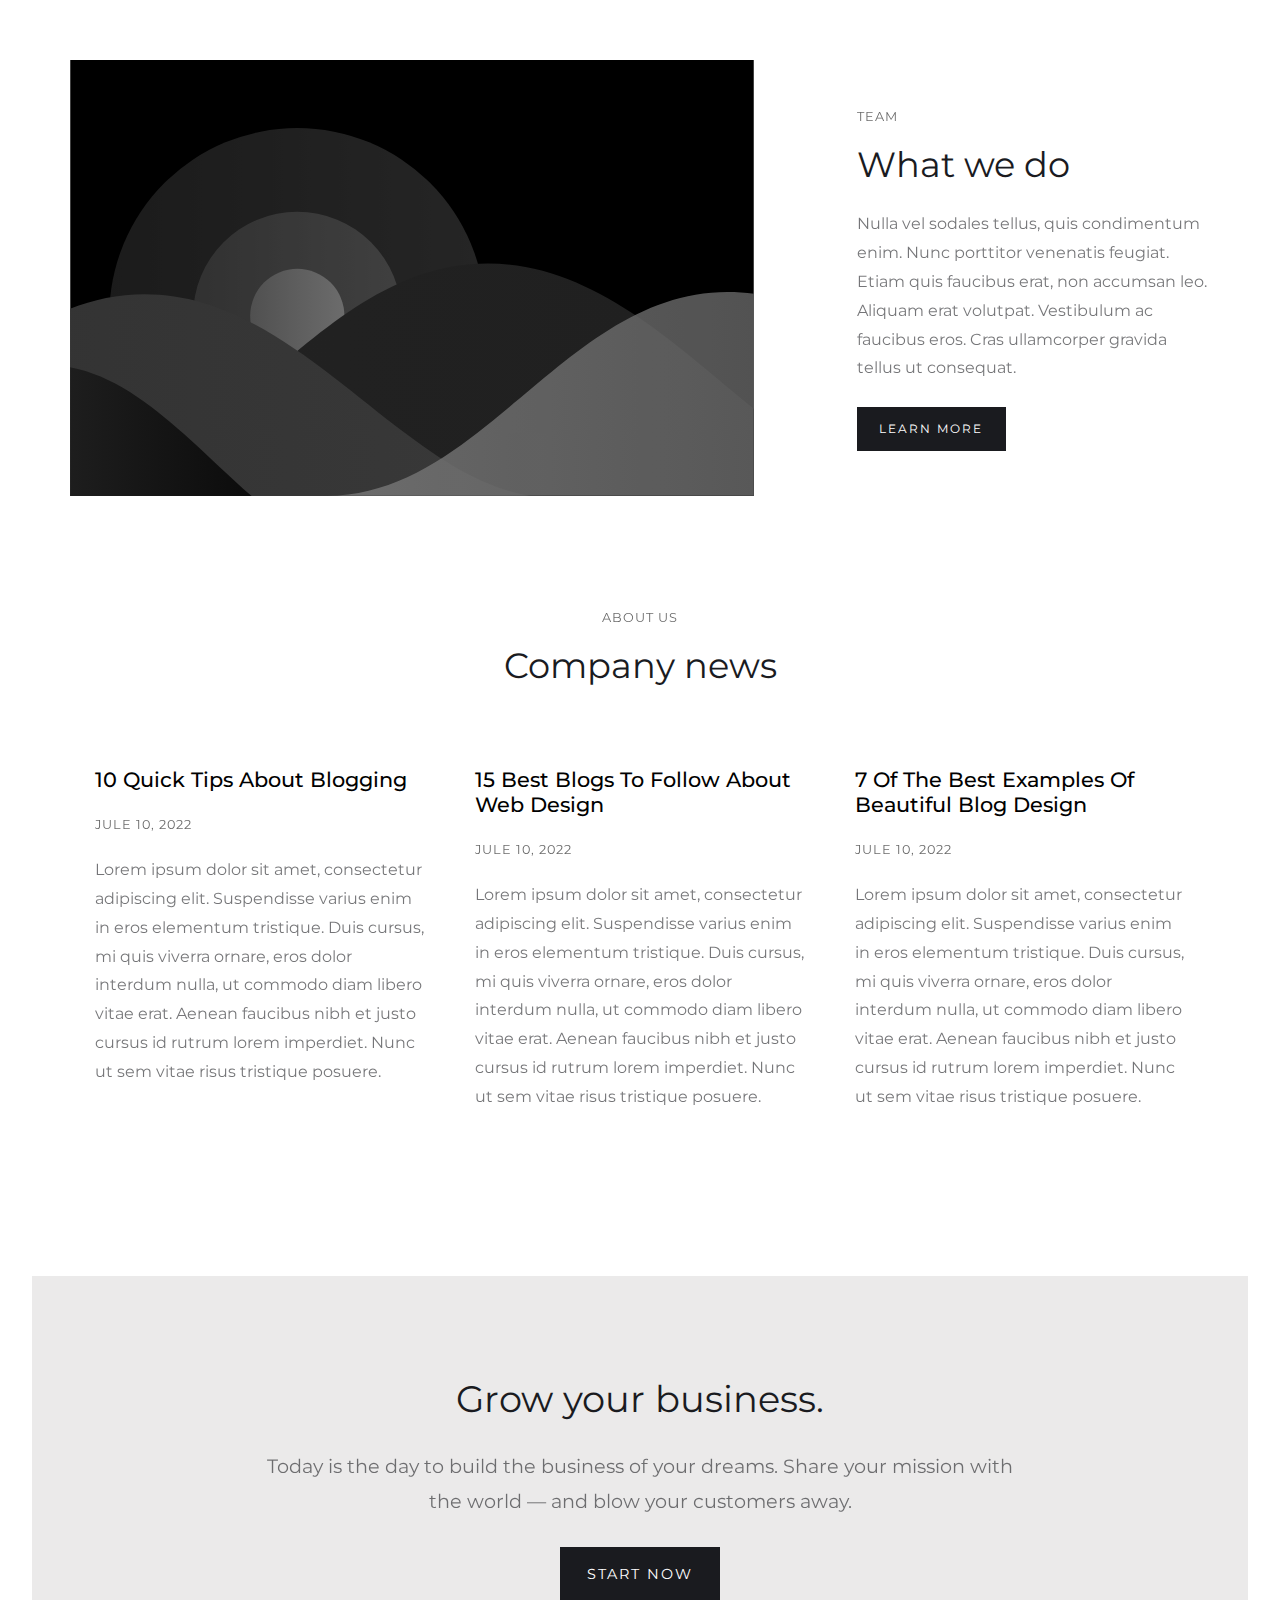
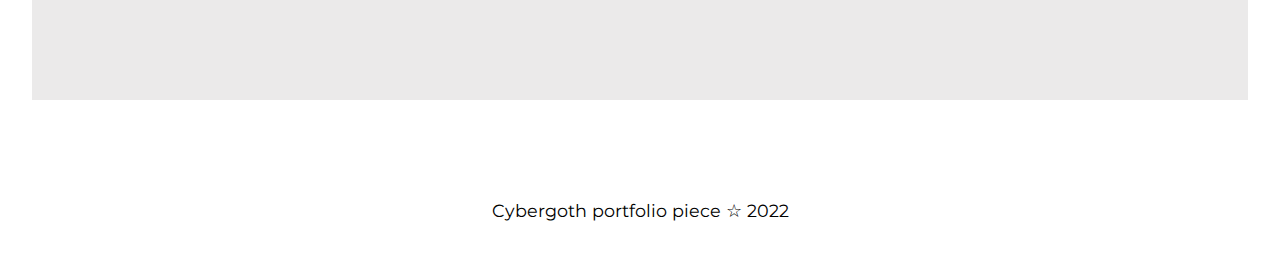
==== commit cf1cf66b: "layout pages finished (3 new added), favicon added, styles fixed" ====
--- a/src/index.html
+++ b/src/index.html
@@ -6,6 +6,7 @@
     <meta name="viewport" content="width=device-width, initial-scale=1.0">
     <title>Business Landing Page</title>
 
+    <link rel="icon" type="image/x-icon" href="../images/favicon.ico">
     <link rel="stylesheet" href="../css/general.css">
     <link rel="stylesheet" href="../css/styles.css">
     <link rel="stylesheet" href="../css/media-query.css">
@@ -16,16 +17,20 @@
         <div class="container c-wide">
             <nav>
                 <div class="logo"><a href="index.html">Business</a></div>
-                <div class="nav-links" id="navLinks">
+                <input type="checkbox" id="menuToggler" name="menuToggler">
+                <div class="nav-links">
                     <ul>
                         <li><a href="about.html">About</a></li>
                         <li><a href="work.html">Work</a></li>
-                        <li><a href="#">Team</a></li>
-                        <li><a href="#">Blog</a></li>
-                        <li><a href="#">Contact</a></li>
+                        <li><a href="team.html">Team</a></li>
+                        <li><a href="blog.html">Blog</a></li>
+                        <li><a href="contact.html">Contact</a></li>
                     </ul>
                 </div>
-                <i class="fa-solid fa-bars" onclick="menuToggle()"></i>
+                <label for="menuToggler">
+                    <i class="fa-solid fa-bars"></i>
+                </label>
+                <a class="active-btn" href="contact.html">Contact us</a>
             </nav>
         </div>
 
@@ -86,21 +91,21 @@
             <div class="sub-section">
                 <div class="sub-section_col">
                     <h3 >10 quick tips about blogging</h3>
-                    <div class="label clr-light">Feb 21, 2019</div>
+                    <div class="label clr-light">Jule 10, 2022</div>
                     <p class="clr-light">
                         Lorem ipsum dolor sit amet, consectetur adipiscing elit. Suspendisse varius enim in eros elementum tristique. Duis cursus, mi quis viverra ornare, eros dolor interdum nulla, ut commodo diam libero vitae erat. Aenean faucibus nibh et justo cursus id rutrum lorem imperdiet. Nunc ut sem vitae risus tristique posuere.
                     </p>
                 </div>
                 <div class="sub-section_col">
                     <h3>15 best blogs to follow about Web Design</h3>
-                    <div class="label clr-light">Feb 21, 2019</div>
+                    <div class="label clr-light">Jule 10, 2022</div>
                     <p class="clr-light">
                         Lorem ipsum dolor sit amet, consectetur adipiscing elit. Suspendisse varius enim in eros elementum tristique. Duis cursus, mi quis viverra ornare, eros dolor interdum nulla, ut commodo diam libero vitae erat. Aenean faucibus nibh et justo cursus id rutrum lorem imperdiet. Nunc ut sem vitae risus tristique posuere.
                     </p>
                 </div>
                 <div class="sub-section_col">
                     <h3>7 of the best examples of beautiful blog design</h3>
-                    <div class="label clr-light">Feb 21, 2019</div>
+                    <div class="label clr-light">Jule 10, 2022</div>
                     <p class="clr-light">
                         Lorem ipsum dolor sit amet, consectetur adipiscing elit. Suspendisse varius enim in eros elementum tristique. Duis cursus, mi quis viverra ornare, eros dolor interdum nulla, ut commodo diam libero vitae erat. Aenean faucibus nibh et justo cursus id rutrum lorem imperdiet. Nunc ut sem vitae risus tristique posuere.
                     </p>
@@ -121,6 +126,6 @@
 
     <div class="footer_">Cybergoth portfolio piece &star; 2022</div>
 
-    <script src="../scripts/menuToggler.js"></script>
+    <!-- <script src="../scripts/menuToggler.js"></script> -->
 </body>
 </html>--- a/css/general.css
+++ b/css/general.css
@@ -1,29 +1,55 @@
 /* ***General & Common Styles*** */
-/* Fonts: Montserrat ( 400, 500 ) */
 
+* {
+    box-sizing: border-box;
+}
 :root {
     --clr-primary: #1a1b1f;
 }
-
 @font-face {
     font-family: primaryFont;
     src: url(../fonts/Montserrat_wght.ttf)
 }
 
-* {
-    margin: 0; padding: 0; box-sizing: border-box;
+html, body, div, span, applet, object, iframe,
+h1, h2, h3, h4, h5, h6, p, blockquote, pre,
+a, abbr, acronym, address, big, cite, code,
+del, dfn, em, img, ins, kbd, q, s, samp,
+small, strike, strong, sub, sup, tt, var,
+b, u, i, center,
+dl, dt, dd, ol, ul, li,
+fieldset, form, label, legend,
+table, caption, tbody, tfoot, thead, tr, th, td,
+article, aside, canvas, details, embed, 
+figure, figcaption, footer, header, hgroup, 
+menu, nav, output, ruby, section, summary,
+time, mark, audio, video {
+	margin: 0;
+	padding: 0;
+	border: 0;
+	font-size: 100%;
+	font-family: primaryFont, Arial, Helvetica, sans-serif; /* Montserrat font */
+	vertical-align: baseline;
 }
-body {
-    font-family: primaryFont, Arial, Helvetica, sans-serif;
+input, textarea,
+input::placeholder,
+textarea::placeholder {
+    font-family: primaryFont, Arial, Helvetica, sans-serif; /* Montserrat font */
 }
 a {
     text-decoration: none;
     color: var(--clr-primary);
 }
-ul {
+ol, ul {
     list-style-type: none;
 }
 hr {
     opacity: 0.3;
     margin: 70px 0;
+}
+
+/* HTML5 display reset for older browsers */
+article, aside, details, figcaption, figure, 
+footer, header, hgroup, menu, nav, section {
+	display: block;
 }--- a/css/styles.css
+++ b/css/styles.css
@@ -17,7 +17,7 @@
 }
 h3 {
     text-transform: capitalize;
-    font-size: 1.5rem;
+    font-size: 1.3rem;
     font-weight: 500;
     margin-bottom: 1.2em;
 }
@@ -31,6 +31,7 @@
     padding: 1.2em 1.9em;
     font-size: 0.75rem;
     letter-spacing: 2px;
+    white-space: nowrap;
     display: inline-block;
     cursor: pointer;
     color: #fff;
@@ -40,6 +41,9 @@
     width: 90%;
     margin-inline: auto;
     text-align: center;
+}
+.c-wide {
+    width: 95%;
 }
 .banner {
     margin-bottom: 100px;
@@ -113,8 +117,8 @@
     position: relative;
 }
 header nav {
-    padding: 20px 0;
-    width: 100%;
+    padding: 20px 15px;
+    /* width: 100%; */
     position: relative;
     font-size: 1.5rem;
     color: var(--clr-primary);
@@ -127,13 +131,24 @@
     font-weight: 900;
 }
 .nav-links {
-    position: absolute; top: 70px; left: 50%;
-    transform: translate(-50%, -350px);
+    position: absolute; top: -400px; left: 50%;
+    transform: translateX(-50%);
     opacity: 0;
     width: 100%;
     background-color: var(--clr-primary);
     z-index: 100;
-    transition: transform 0.5s, opacity 0.4s;
+    transition: top 0.5s, opacity 0.5s;
+    transition-timing-function: ease-out;
+}
+#menuToggler {
+    display: none;
+}
+nav .active-btn {
+    display: none;
+}
+#menuToggler:checked ~ .nav-links {
+    top: 70px;
+    opacity: 1
 }
 .nav-links ul {
     padding: 15px 0;
@@ -182,7 +197,7 @@
     text-align: center;
 }
 .intro-headline h2 {
-    line-height: 1.5em;
+    line-height: 1.6em;
 }
 
 
@@ -192,7 +207,7 @@
     width: 80%;
     margin-inline: auto;
 }
-.section-services .sub-section .sub-section_col {
+.smart-wrap .sub-section .sub-section_col {
     flex-basis: 40%;
 }
 .service-content img {
@@ -200,9 +215,6 @@
     width: 50px;
     height: 50px;
 }
-.service-content h3 {
-    font-size: 1.3rem;
-}
 
 
 /* ****WORK.HTML**** */
@@ -216,8 +228,107 @@
 .product-line-content h3 {
     margin-top: 2em;
     margin-bottom: 0.5em;
-    font-size: 1.3rem;
 }
 .product-line-content p {
     margin: 0;
+}
+
+
+/* ****TEAM.HTML**** */
+
+.place-your-photo {
+    height: 400px;
+    width: 100%;
+    background: #f0f0f0;
+}
+.team-content h3 {
+    margin-top: 2em;
+    margin-bottom: 0.5em;
+}
+.team-content p {
+    margin: 0;
+}
+
+
+/* ****BLOG.HTML**** */
+
+.blog-article {
+    margin-bottom: 100px;
+    text-align: left;
+}
+.blog-article img {
+    width: 100%;
+}
+.blog-article-content {
+    max-width: 800px;
+    margin-inline: auto;
+}
+.blog-article-content h3 {
+    font-size: 1.9rem;
+    margin-top: 2em;
+    margin-bottom: 0.5em;
+}
+.blog-article-content p {
+    margin-bottom: 1.5em
+}
+
+
+/* ****CONTACT.HTML**** */
+.contact-sub-section {
+    width: 80%;
+    margin-inline: auto;
+}
+.contact-form {
+    border: 1px solid rgb(227, 227, 227);
+    padding: 25px;
+}
+.input-wrap {
+    margin-top: 30px;
+    text-align: left;
+}
+.input-wrap label {
+    display: inline-block;
+    margin: 30px 0 10px 0;
+    text-transform: uppercase;
+    font-size: 0.9rem;
+    font-weight: 500;
+}
+.input-wrap input[type="text"],
+.input-wrap input[type="email"],
+.input-wrap textarea {
+    display: block;
+    outline: none;
+    border: 1px solid rgb(227, 227, 227);
+    width: 100%;
+    padding: 15px;
+    font-size: 0.9rem;
+    resize: none;
+}
+.input-wrap input::placeholder,
+.input-wrap textarea::placeholder {
+    color: var(--clr-primary);
+    opacity: 0.4;
+}
+.input-wrap .active-btn {
+    margin-top: 30px;
+    width: 100%;
+}
+.adress-col {
+    margin: 70px auto 0;
+}
+.adress-col-line {
+    margin: 30px 0;
+}
+.adress-col-line:first-child {
+    margin-top: 0;
+}
+.adress-col-line h6 {
+    text-transform: uppercase;
+    font-size: 0.8rem;
+}
+.adress-col-line p {
+    margin-top: 15px;
+}
+.adress-col-line a {
+    text-decoration: underline;
 }--- a/css/media-query.css
+++ b/css/media-query.css
@@ -1,5 +1,5 @@
 @media (max-width: 767px) {
-    .section-services .sub-section .sub-section_col {
+    .smart-wrap .sub-section .sub-section_col {
         flex-basis: 80%;
     }
 }
@@ -8,8 +8,11 @@
     header nav {
         padding: 30px 0;
     }
-    nav .fa-solid {
+    nav label {
         display: none;
+    }
+    nav .active-btn {
+        display: block;
     }
     .nav-links {
         position: static; top: 0; left: 0;
@@ -34,13 +37,19 @@
         padding: 200px 0;
     }
     .container {
-        width: 60%;
+        max-width: 1140px;
     }
     .c-wide {
-        width: 95%;
+        max-width: 95%;
     }
     .sub-section {
         flex-wrap: nowrap;
+    }
+    .smart-wrap .sub-section {
+        flex-wrap: wrap;
+    }
+    .smart-wrap .sub-section .sub-section_col {
+        flex-basis: 30%;
     }
     .sub-section .text-sub-section_wrap {
         flex-basis: 31%;
@@ -75,18 +84,28 @@
         font-size: 1.2rem;
     }
 
+    
     /* ****ABOUT.HTML**** */
 
-    .section-services .sub-section {
-        flex-wrap: wrap;
-    }
-    .section-services .sub-section .sub-section_col {
-        flex-basis: 30%;
-    }
     .service-content {
         max-width: 30ch;
         margin-inline: auto;
     }
 
-    /* ****WORK.HTML**** */
+
+    /* ****CONTACT.HTML**** */
+    
+    .contact-sub-section {
+        width: 100%;
+        text-align: left;
+        margin-inline: auto;
+    }
+    .contact-form {
+        padding: 70px 50px;
+        flex-basis: 65%;
+    }
+    .adress-col {
+        margin: 0;
+        flex-basis: 28%;
+    }
 }